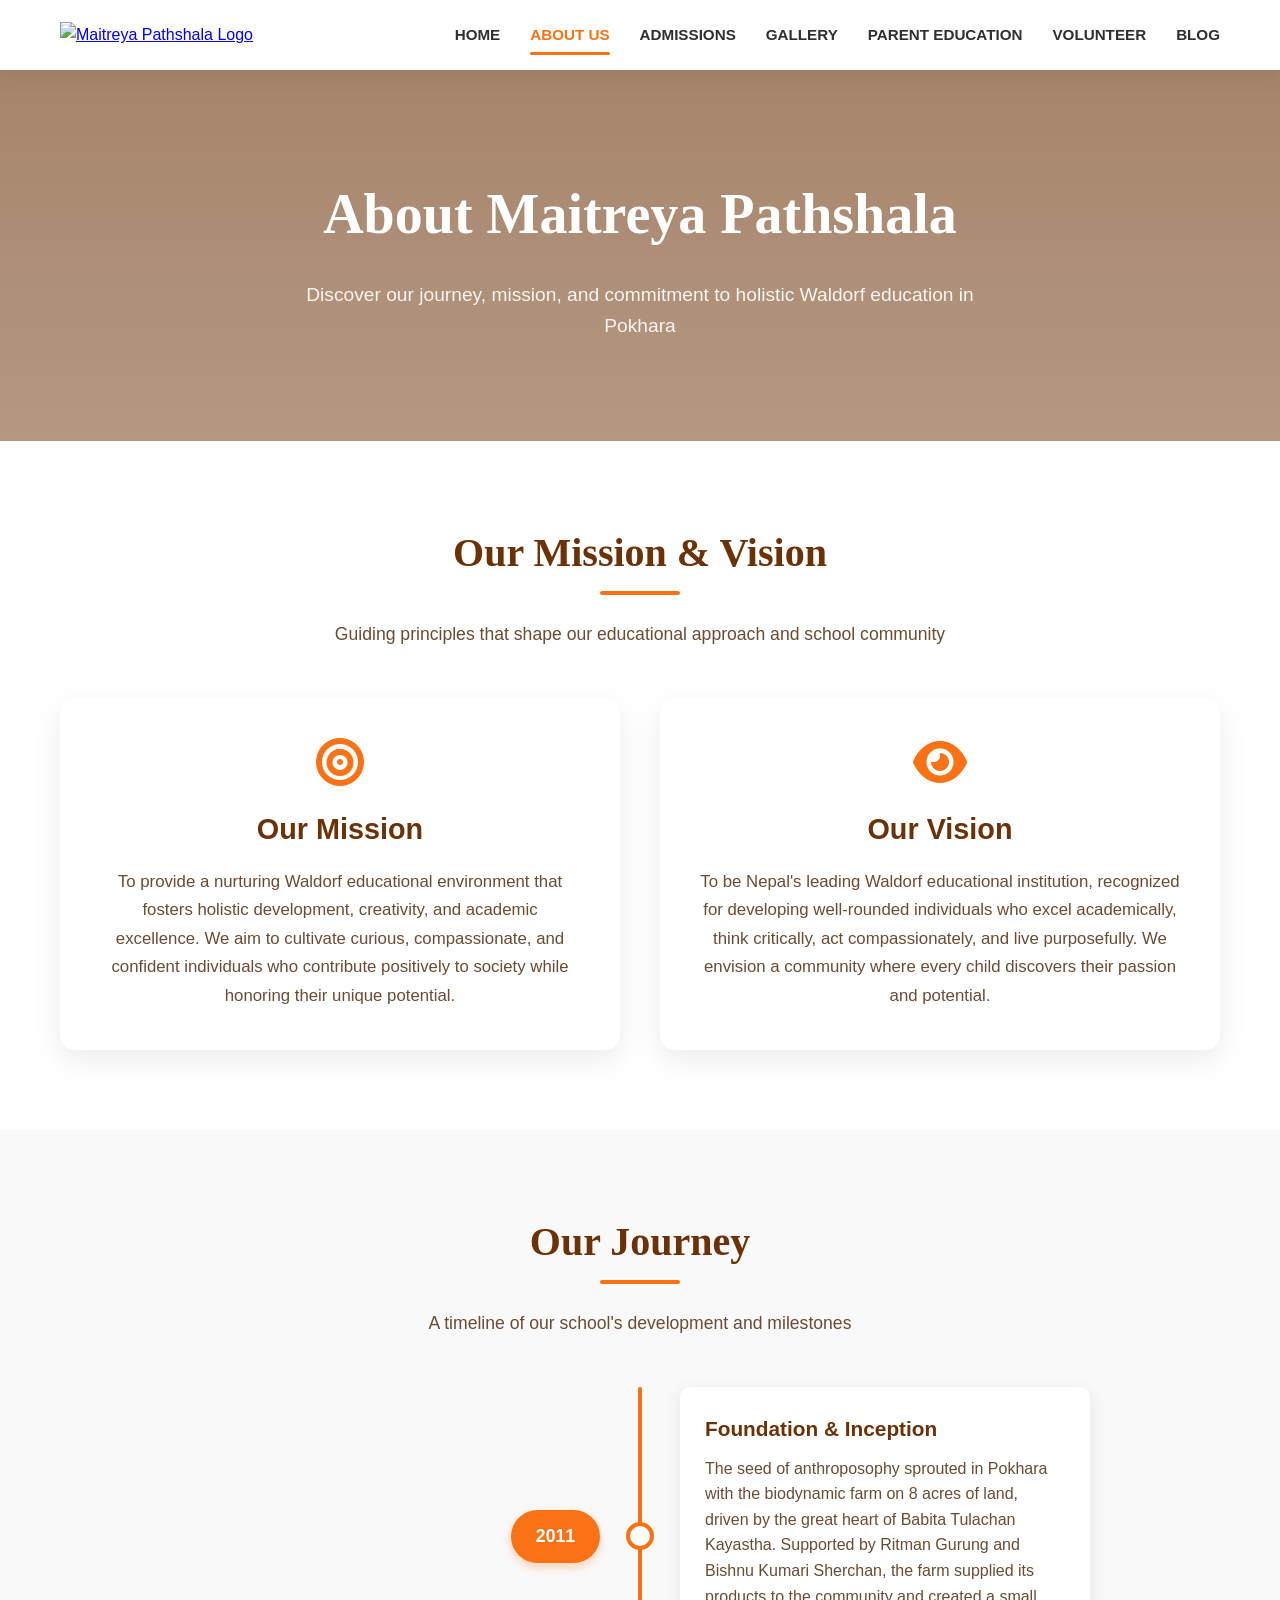
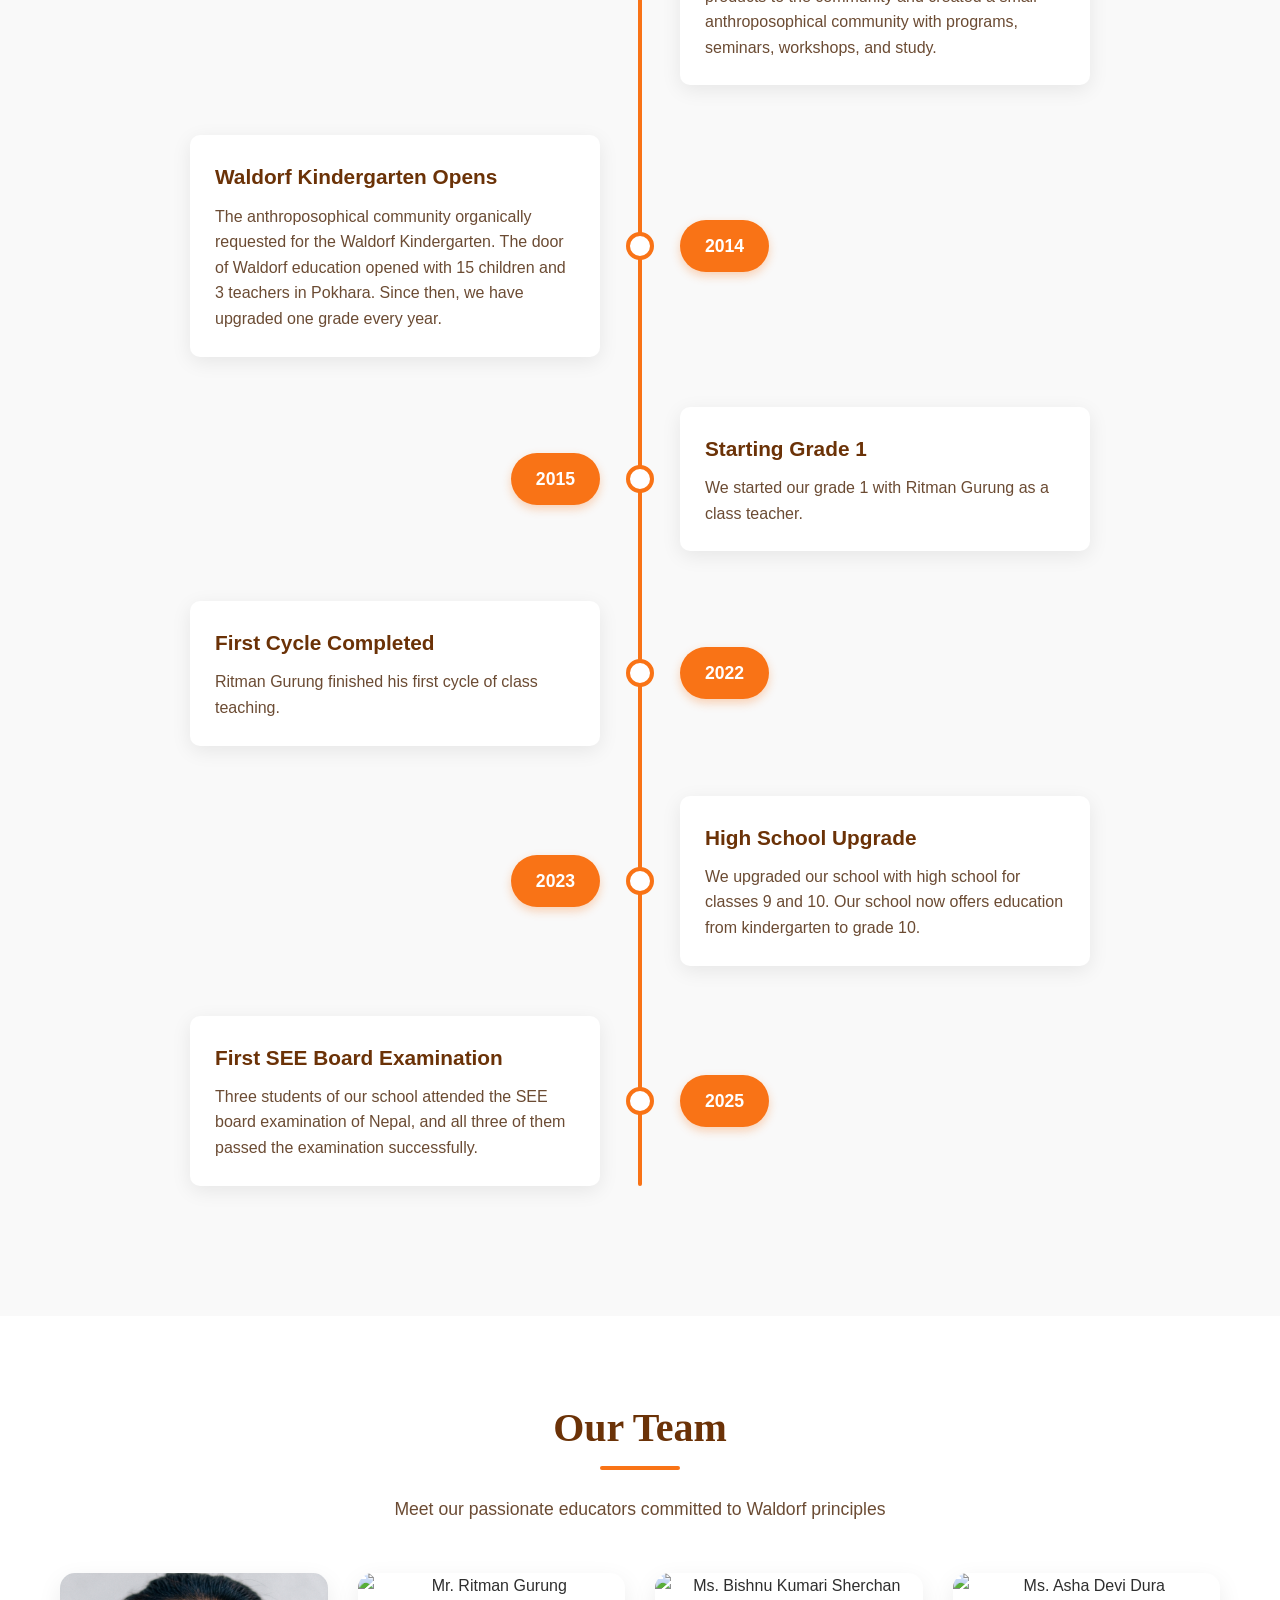
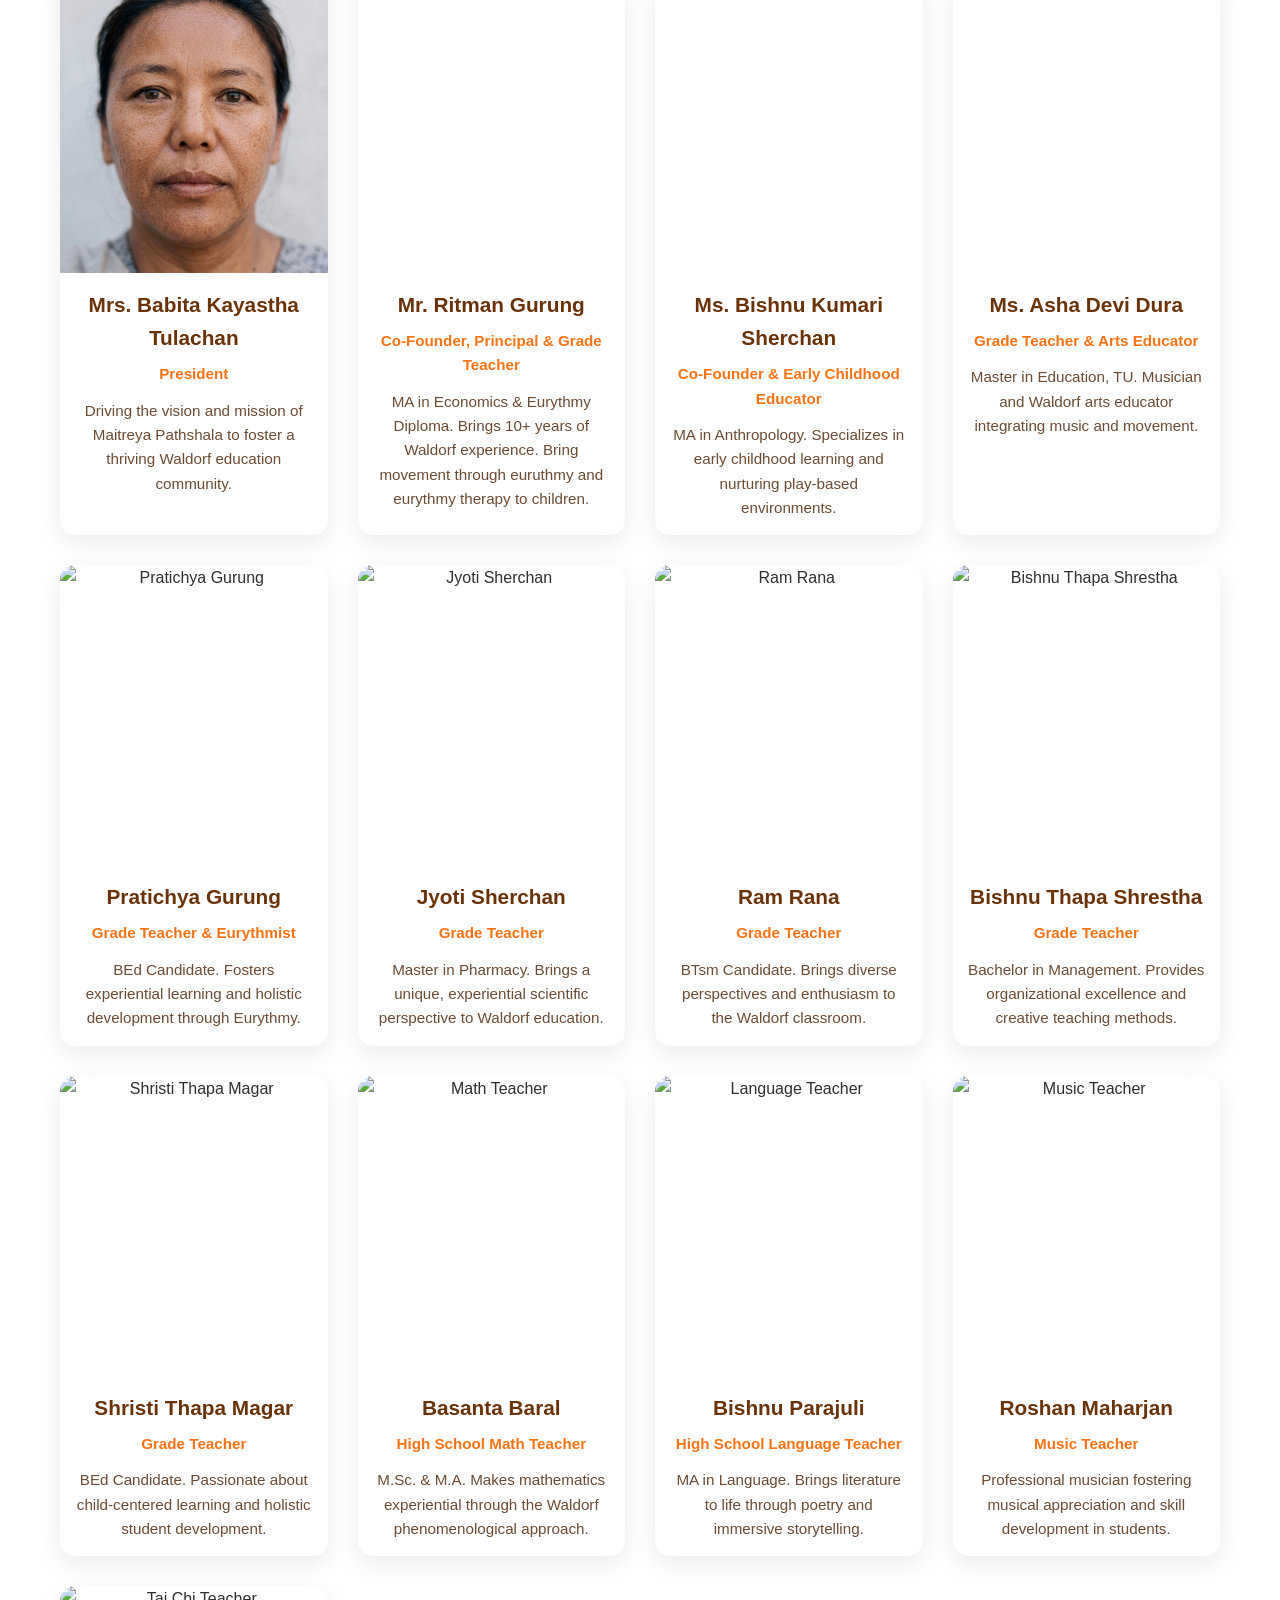
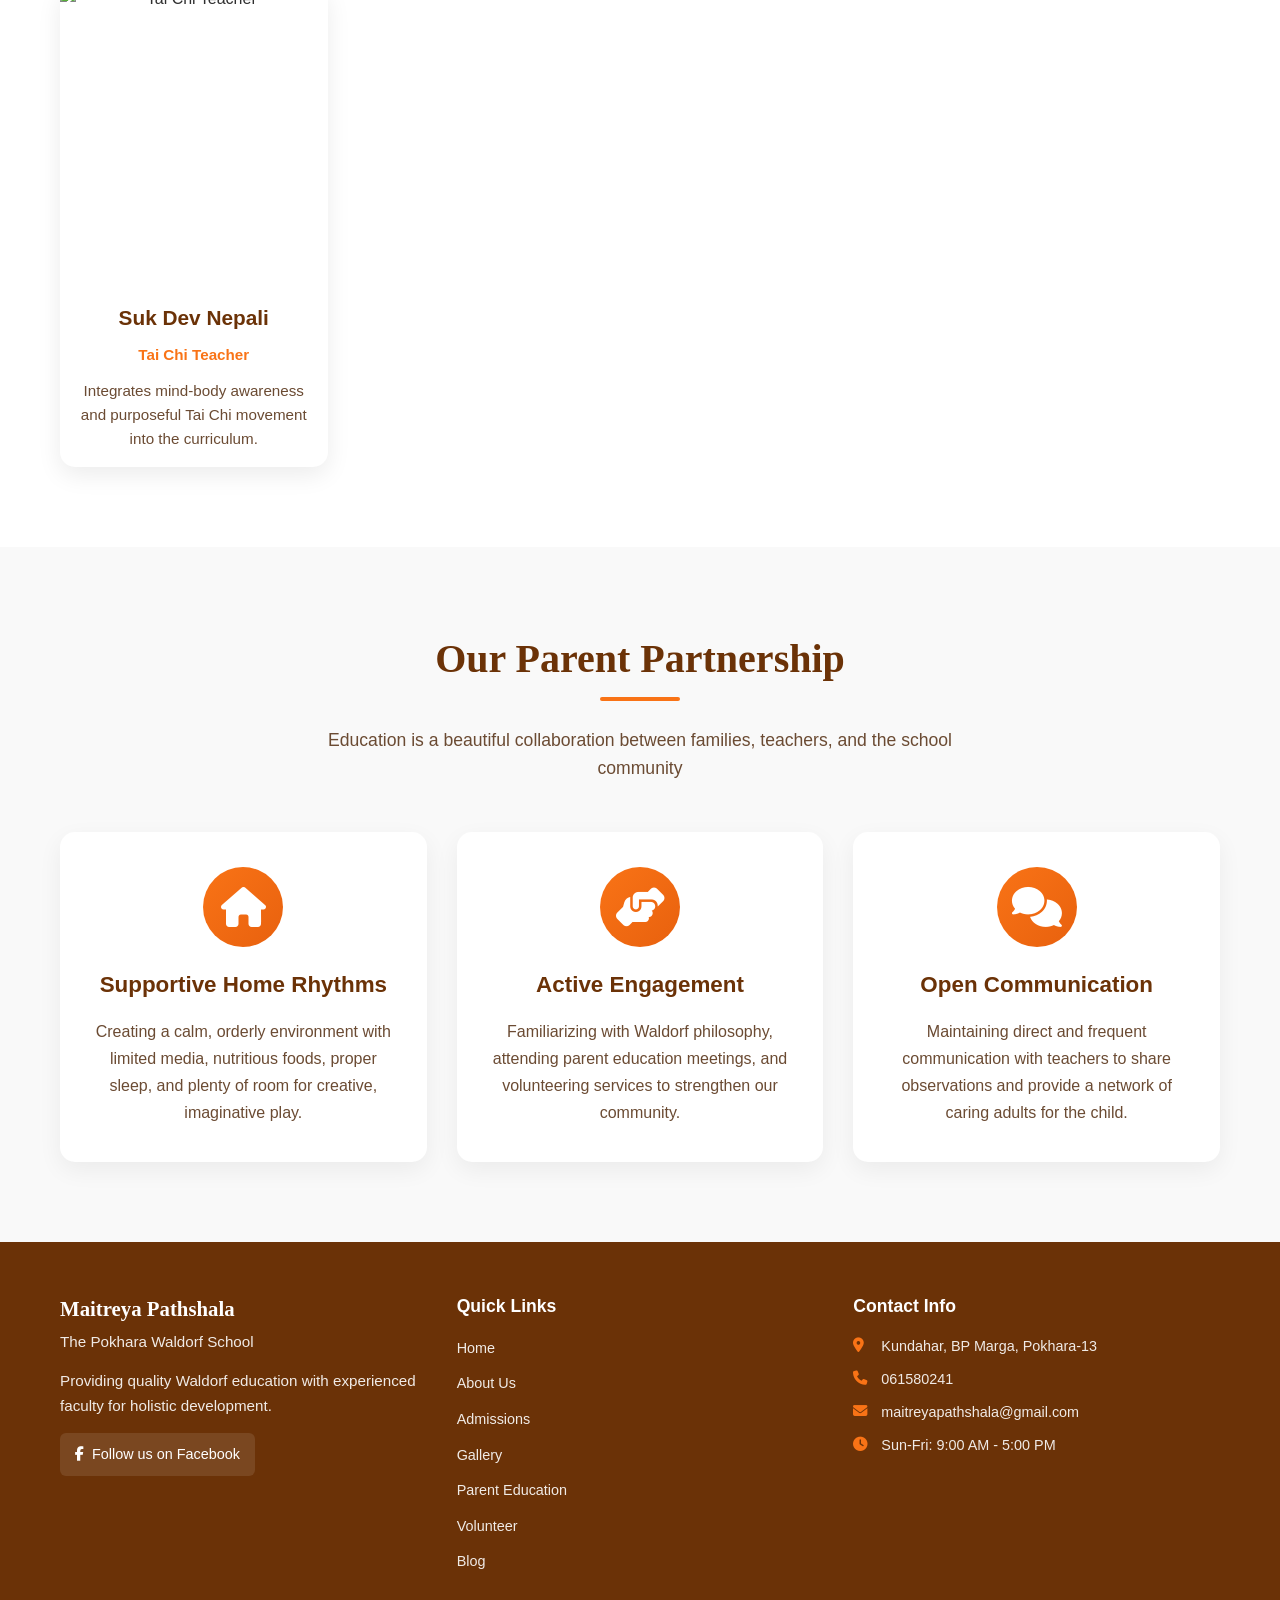
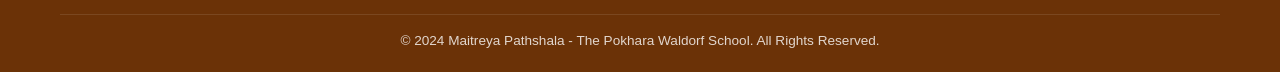
==== about/index.html @ ba3ba75c "Comprehensive SEO & Performance Optimization: Search Console verification, meta tags, JSON-LD, lazy " ====
<!DOCTYPE html>
<html lang="en">
<head>
    <meta charset="UTF-8" />
    <meta name="viewport" content="width=device-width, initial-scale=1.0" />
    <title>About Us | Maitreya Pathshala - The Pokhara Waldorf School</title>
    <meta name="description" content="Learn about the history, mission, and vision of Maitreya Pathshala, the premier Waldorf school in Pokhara, Nepal. Meet our experienced faculty and discover our journey.">
    <meta name="keywords" content="About Maitreya Pathshala, Waldorf School history, Pokhara school mission, Nepal Waldorf faculty">
    <meta name="author" content="Maitreya Pathshala">
    <link rel="canonical" href="https://www.maitreyapathshala.edu.np/about/" />
    
    <!-- Fonts -->
    <link href="https://fonts.googleapis.com/css2?family=Lanchitas&display=swap" rel="stylesheet">
    <link href="https://api.fontshare.com/v2/css?f[]=satoshi@400,500,600,700&display=swap" rel="stylesheet">
    <link rel="stylesheet" href="https://cdnjs.cloudflare.com/ajax/libs/font-awesome/6.4.0/css/all.min.css">
    <link rel="icon" href="/assets/favicon.png" type="image/png">
    <link rel="stylesheet" href="/style.css" />
    <style>
        /* About Page Specific Styles */
        .about-hero {
            background: linear-gradient(rgba(107, 50, 7, 0.6), rgba(107, 50, 7, 0.5)), url('/assets/8.png');
            background-size: cover;
            background-position: center;
            color: white;
            text-align: center;
            padding: 100px 0;
        }
        
        .about-hero h1 {
            font-family: 'Lanchitas', cursive;
            font-size: 3.5rem;
            margin-bottom: 20px;
        }
        
        .about-hero p {
            font-size: 1.2rem;
            max-width: 700px;
            margin: 0 auto;
            opacity: 0.9;
        }
        
        /* About Content Sections */
        .about-section {
            padding: 80px 0;
        }
        
        .about-section:nth-child(even) {
            background: #f9f9f9;
        }
        
        .about-section:nth-child(odd) {
            background: white;
        }
        
        .section-content {
            max-width: 1200px;
            margin: 0 auto;
            padding: 0 20px;
        }
        
        .section-header {
            text-align: center;
            margin-bottom: 50px;
        }
        
        .section-header h2 {
            font-family: 'Lanchitas', cursive;
            font-size: 2.5rem;
            color: var(--secondary);
            margin-bottom: 15px;
            position: relative;
            display: inline-block;
        }
        
        .section-header h2::after {
            content: '';
            position: absolute;
            bottom: -10px;
            left: 50%;
            transform: translateX(-50%);
            width: 80px;
            height: 4px;
            background: var(--primary);
            border-radius: 2px;
        }
        
        .section-header p {
            color: var(--gray);
            font-size: 1.1rem;
            max-width: 700px;
            margin: 20px auto 0;
            line-height: 1.6;
        }
        
        /* Mission Vision Section */
        .mission-vision-grid {
            display: grid;
            grid-template-columns: repeat(2, 1fr);
            gap: 40px;
            margin-top: 40px;
        }
        
        .mission-card, .vision-card {
            background: white;
            padding: 40px;
            border-radius: 15px;
            box-shadow: 0 10px 30px rgba(0, 0, 0, 0.08);
            text-align: center;
            transition: transform 0.3s;
        }
        
        .mission-card:hover, .vision-card:hover {
            transform: translateY(-10px);
        }
        
        .mission-card i, .vision-card i {
            font-size: 3rem;
            color: var(--primary);
            margin-bottom: 20px;
        }
        
        .mission-card h3, .vision-card h3 {
            color: var(--secondary);
            font-size: 1.8rem;
            margin-bottom: 15px;
        }
        
        .mission-card p, .vision-card p {
            color: var(--gray);
            line-height: 1.7;
            font-size: 1.05rem;
        }
        
        /* History Section */
        .history-timeline {
            max-width: 900px;
            margin: 50px auto 0;
            position: relative;
        }
        
        .history-timeline::before {
            content: '';
            position: absolute;
            left: 50%;
            transform: translateX(-50%);
            width: 4px;
            height: 100%;
            background: var(--primary);
            border-radius: 2px;
        }
        
        .timeline-item {
            display: grid;
            grid-template-columns: 1fr 1fr;
            column-gap: 80px;
            align-items: center;
            margin-bottom: 50px;
            position: relative;
        }
        
        .timeline-item::after { 
            content: '';
            position: absolute;
            left: 50%;
            top: 50%;
            transform: translate(-50%, -50%);
            width: 20px;
            height: 20px;
            border-radius: 50%;
            background: white;
            border: 4px solid var(--primary);
            z-index: 2;
        }
        
        .timeline-year {
            grid-column: 1;
            justify-self: end;
            background: var(--primary);
            color: white;
            padding: 12px 25px;
            border-radius: 30px;
            font-weight: 700;
            font-size: 1.1rem;
            text-align: center;
            box-shadow: 0 4px 10px rgba(249, 115, 22, 0.3);
            z-index: 2;
        }
        
        .timeline-content {
            grid-column: 2;
            background: white;
            padding: 25px;
            border-radius: 10px;
            box-shadow: 0 5px 20px rgba(0, 0, 0, 0.08);
            position: relative;
            z-index: 1;
        }
        
        .timeline-item:nth-child(even) .timeline-year {
            grid-column: 2;
            justify-self: start;
            grid-row: 1;
        }
        
        .timeline-item:nth-child(even) .timeline-content {
            grid-column: 1;
            grid-row: 1;
        }
        
        .timeline-content h4 {
            color: var(--secondary);
            font-size: 1.3rem;
            margin-bottom: 10px;
        }
        
        .timeline-content p {
            color: var(--gray);
            line-height: 1.6;
        }
        
        /* Team Section */
        .team-grid {
            display: grid;
            grid-template-columns: repeat(auto-fill, minmax(220px, 1fr));
            gap: 30px;
            margin-top: 50px;
        }
        
        .team-member {
            background: white;
            border-radius: 15px;
            overflow: hidden;
            box-shadow: 0 8px 25px rgba(0, 0, 0, 0.08);
            transition: transform 0.3s;
            text-align: center;
        }
        
        .team-member:hover {
            transform: translateY(-10px);
        }
        
        .member-image {
            width: 100%;
            overflow: hidden;
        }
        
        .member-image img {
            width: 100%;
            height: auto;
            display: block;
            transition: transform 0.5s;
        }
        
        .team-member:hover .member-image img {
            transform: scale(1.05);
        }
        
        .member-info {
            padding: 15px;
        }
        
        .member-info h4 {
            color: var(--secondary);
            font-size: 1.3rem;
            margin-bottom: 8px;
        }
        
        .member-info .position {
            color: var(--primary);
            font-weight: 600;
            margin-bottom: 12px;
            font-size: 0.95rem;
        }
        
        .member-info p {
            color: var(--gray);
            font-size: 0.95rem;
            line-height: 1.6;
        }
        
        /* Values Section */
        .values-grid {
            display: grid;
            grid-template-columns: repeat(auto-fill, minmax(300px, 1fr));
            gap: 30px;
            margin-top: 50px;
        }
        
        .value-card {
            background: white;
            padding: 35px 30px;
            border-radius: 15px;
            box-shadow: 0 8px 25px rgba(0, 0, 0, 0.06);
            text-align: center;
            transition: all 0.3s;
        }
        
        .value-card:hover {
            transform: translateY(-8px);
            box-shadow: 0 15px 35px rgba(0, 0, 0, 0.1);
        }
        
        .value-icon {
            width: 80px;
            height: 80px;
            background: linear-gradient(135deg, var(--primary), var(--primary-dark));
            border-radius: 50%;
            display: flex;
            align-items: center;
            justify-content: center;
            margin: 0 auto 20px;
        }
        
        .value-icon i {
            font-size: 2.5rem;
            color: white;
        }
        
        .value-card h4 {
            color: var(--secondary);
            font-size: 1.4rem;
            margin-bottom: 15px;
        }
        
        .value-card p {
            color: var(--gray);
            line-height: 1.7;
            font-size: 1rem;
        }
        
        /* Campus Section */
        .campus-gallery {
            display: grid;
            grid-template-columns: repeat(auto-fill, minmax(300px, 1fr));
            gap: 25px;
            margin-top: 50px;
        }
        
        .campus-image {
            border-radius: 15px;
            overflow: hidden;
            box-shadow: 0 8px 25px rgba(0, 0, 0, 0.08);
            height: 250px;
            position: relative;
        }
        
        .campus-image img {
            width: 100%;
            height: 100%;
            object-fit: cover;
            transition: transform 0.5s;
        }
        
        .campus-image:hover img {
            transform: scale(1.05);
        }
        
        .campus-overlay {
            position: absolute;
            bottom: 0;
            left: 0;
            right: 0;
            background: linear-gradient(transparent, rgba(0, 0, 0, 0.7));
            color: white;
            padding: 20px;
            opacity: 0;
            transition: opacity 0.3s;
        }
        
        .campus-image:hover .campus-overlay {
            opacity: 1;
        }
        
        .campus-overlay h4 {
            font-size: 1.2rem;
            margin-bottom: 5px;
        }
        
        /* Responsive Styles for About Page */
        @media (max-width: 1024px) {
            .mission-vision-grid {
                grid-template-columns: 1fr;
                gap: 30px;
            }
            
            .history-timeline::before {
                left: 30px;
            }
            
            .timeline-item {
                display: flex;
                flex-direction: column !important;
                align-items: flex-start;
                margin-left: 60px;
                margin-bottom: 40px;
            }
            
            .timeline-item::after {
                left: -30px;
                top: 25px;
                transform: translate(-50%, -50%);
            }
            
            .timeline-year {
                margin-bottom: 15px;
                justify-self: start !important;
                align-self: flex-start;
            }
            
            .timeline-content {
                width: 100%;
            }
            
            .timeline-item:nth-child(even) .timeline-year,
            .timeline-item:nth-child(even) .timeline-content {
                align-self: flex-start;
            }
        }
        
        @media (max-width: 768px) {
            .about-hero {
                padding: 80px 0;
            }
            
            .about-hero h1 {
                font-size: 2.5rem;
            }
            
            .about-section {
                padding: 60px 0;
            }
            
            .section-header h2 {
                font-size: 2rem;
            }
            
            .mission-card, .vision-card {
                padding: 30px 25px;
            }
            
            .team-grid, .values-grid, .campus-gallery {
                grid-template-columns: repeat(auto-fill, minmax(250px, 1fr));
                gap: 20px;
            }
            
            .history-timeline::before {
                left: 20px;
            }
            
            .timeline-item {
                margin-bottom: 30px;
                margin-left: 45px;
            }
            
            .timeline-item::after {
                left: -25px;
            }
            
            .timeline-year {
                font-size: 1rem;
                padding: 10px 20px;
            }
            
            .timeline-content {
                padding: 20px;
            }
        }
        
        @media (max-width: 480px) {
            .about-hero h1 {
                font-size: 2rem;
            }
            
            .about-hero p {
                font-size: 1rem;
                padding: 0 15px;
            }
            
            .section-header h2 {
                font-size: 1.8rem;
            }
            
            .team-grid, .values-grid, .campus-gallery {
                grid-template-columns: 1fr;
            }
            
            /* Hide the teacher description on mobile */
            .team-member .member-info p {
                display: none;
            }
            
            .mission-card h3, .vision-card h3 {
                font-size: 1.5rem;
            }
            
            .value-card {
                padding: 25px 20px;
            }
            
            .value-icon {
                width: 70px;
                height: 70px;
            }
            
            .value-icon i {
                font-size: 2rem;
            }
        }

        /* Constrain image height on all breakpoints so faces don't get super zoomed */
        .member-image {
            height: 300px; /* Force a consistent height */
        }
        .member-image img {
            height: 100% !important;
            object-fit: cover; /* Important to keep the image centered and cropped nicely */
        }
    </style>
</head>
<body>
    <!-- NAVBAR -->
    <header class="navbar">
        <div class="container">
            <div class="logo">
                <a href="/">
                    <img src="/assets/logo.png" alt="Maitreya Pathshala Logo" class="logo-img" loading="lazy">
                </a>
            </div>

            <!-- Desktop Navigation -->
            <nav class="desktop-nav">
                <a href="/">HOME</a>
                <a href="/about/" class="active">ABOUT US</a>
                <a href="/admissions/">ADMISSIONS</a>
                <a href="/gallery/">GALLERY</a>
                <a href="/parent-education/">PARENT EDUCATION</a>
                <a href="/volunteer/">VOLUNTEER</a>
                <a href="/blog/">BLOG</a>
            </nav>

            <!-- Mobile Navigation Toggle -->
            <button class="mobile-nav-toggle">
                <i class="fas fa-bars"></i>
            </button>

            <!-- Mobile Menu -->
            <div class="mobile-menu">
                <nav class="mobile-nav">
                    <a href="/">HOME</a>
                    <a href="/about/" class="active">ABOUT US</a>
                    <a href="/admissions/">ADMISSIONS</a>
                    <a href="/gallery/">GALLERY</a>
                    <a href="/parent-education/">PARENT EDUCATION</a>
                    <a href="/volunteer/">VOLUNTEER</a>
                    <a href="/blog/">BLOG</a>
                </nav>
            </div>
        </div>
    </header>

    <!-- ABOUT HERO -->
    <section class="about-hero">
        <div class="container">
            <h1>About Maitreya Pathshala</h1>
            <p>Discover our journey, mission, and commitment to holistic Waldorf education in Pokhara</p>
        </div>
    </section>

    <!-- MISSION & VISION SECTION -->
    <section class="about-section">
        <div class="section-content">
            <div class="section-header">
                <h2>Our Mission & Vision</h2>
                <p>Guiding principles that shape our educational approach and school community</p>
            </div>
            
            <div class="mission-vision-grid">
                <div class="mission-card">
                    <i class="fas fa-bullseye"></i>
                    <h3>Our Mission</h3>
                    <p>To provide a nurturing Waldorf educational environment that fosters holistic development, creativity, and academic excellence. We aim to cultivate curious, compassionate, and confident individuals who contribute positively to society while honoring their unique potential.</p>
                </div>
                
                <div class="vision-card">
                    <i class="fas fa-eye"></i>
                    <h3>Our Vision</h3>
                    <p>To be Nepal's leading Waldorf educational institution, recognized for developing well-rounded individuals who excel academically, think critically, act compassionately, and live purposefully. We envision a community where every child discovers their passion and potential.</p>
                </div>
            </div>
        </div>
    </section>

    <!-- OUR HISTORY SECTION -->
    <section class="about-section">
        <div class="section-content">
            <div class="section-header">
                <h2>Our Journey</h2>
                <p>A timeline of our school's development and milestones</p>
            </div>
            
            <div class="history-timeline">
                <div class="timeline-item">
                    <div class="timeline-year">2011</div>
                    <div class="timeline-content">
                        <h4>Foundation & Inception</h4>
                        <p>The seed of anthroposophy sprouted in Pokhara with the biodynamic farm on 8 acres of land, driven by the great heart of Babita Tulachan Kayastha. Supported by Ritman Gurung and Bishnu Kumari Sherchan, the farm supplied its products to the community and created a small anthroposophical community with programs, seminars, workshops, and study.</p>
                    </div>
                </div>
                
                <div class="timeline-item">
                    <div class="timeline-year">2014</div>
                    <div class="timeline-content">
                        <h4>Waldorf Kindergarten Opens</h4>
                        <p>The anthroposophical community organically requested for the Waldorf Kindergarten. The door of Waldorf education opened with 15 children and 3 teachers in Pokhara. Since then, we have upgraded one grade every year.</p>
                    </div>
                </div>
                
                <div class="timeline-item">
                    <div class="timeline-year">2015</div>
                    <div class="timeline-content">
                        <h4>Starting Grade 1</h4>
                        <p>We started our grade 1 with Ritman Gurung as a class teacher.</p>
                    </div>
                </div>
                
                <div class="timeline-item">
                    <div class="timeline-year">2022</div>
                    <div class="timeline-content">
                        <h4>First Cycle Completed</h4>
                        <p>Ritman Gurung finished his first cycle of class teaching.</p>
                    </div>
                </div>
                
                <div class="timeline-item">
                    <div class="timeline-year">2023</div>
                    <div class="timeline-content">
                        <h4>High School Upgrade</h4>
                        <p>We upgraded our school with high school for classes 9 and 10. Our school now offers education from kindergarten to grade 10.</p>
                    </div>
                </div>
                
                <div class="timeline-item">
                    <div class="timeline-year">2025</div>
                    <div class="timeline-content">
                        <h4>First SEE Board Examination</h4>
                        <p>Three students of our school attended the SEE board examination of Nepal, and all three of them passed the examination successfully.</p>
                    </div>
                </div>
            </div>
        </div>
    </section>
        
    <!-- FACULTY TEAM SECTION -->
    <section class="about-section">
        <div class="section-content">
            <div class="section-header">
                <h2>Our Team</h2>
                <p>Meet our passionate educators committed to Waldorf principles</p>
            </div>
            
            <div class="team-grid">
                <div class="team-member">
                    <div class="member-image">
                        <img src="/assets/Babita.png" alt="Mrs. Babita Kayastha Tulachan" loading="lazy">
                    </div>
                    <div class="member-info">
                        <h4>Mrs. Babita Kayastha Tulachan</h4>
                        <div class="position">President</div>
                        <p>Driving the vision and mission of Maitreya Pathshala to foster a thriving Waldorf education community.</p>
                    </div>
                </div>
                
                <div class="team-member">
                    <div class="member-image">
                        <img src="/assets/reet.png" alt="Mr. Ritman Gurung" loading="lazy">
                    </div>
                    <div class="member-info">
                        <h4>Mr. Ritman Gurung</h4>
                        <div class="position">Co-Founder, Principal & Grade Teacher</div>
                        <p>MA in Economics & Eurythmy Diploma. Brings 10+ years of Waldorf experience. Bring movement through euruthmy and eurythmy therapy to children.</p>
                    </div>
                </div>
                
                <div class="team-member">
                    <div class="member-image">
                        <img src="/assets/bishnu.png" alt="Ms. Bishnu Kumari Sherchan" loading="lazy">
                    </div>
                    <div class="member-info">
                        <h4>Ms. Bishnu Kumari Sherchan</h4>
                        <div class="position">Co-Founder & Early Childhood Educator</div>
                        <p>MA in Anthropology. Specializes in early childhood learning and nurturing play-based environments.</p>
                    </div>
                </div>
                
                <div class="team-member">
                    <div class="member-image">
                        <img src="/assets/aasha.png" alt="Ms. Asha Devi Dura" loading="lazy">
                    </div>
                    <div class="member-info">
                        <h4>Ms. Asha Devi Dura</h4>
                        <div class="position">Grade Teacher & Arts Educator</div>
                        <p>Master in Education, TU. Musician and Waldorf arts educator integrating music and movement.</p>
                    </div>
                </div>
                
                <div class="team-member">
                    <div class="member-image">
                        <img src="/assets/pratichhya.png" alt="Pratichya Gurung" loading="lazy">
                    </div>
                    <div class="member-info">
                        <h4>Pratichya Gurung</h4>
                        <div class="position">Grade Teacher & Eurythmist</div>
                        <p>BEd Candidate. Fosters experiential learning and holistic development through Eurythmy.</p>
                    </div>
                </div>

                <div class="team-member">
                    <div class="member-image">
                        <img src="/assets/jyoti.png" alt="Jyoti Sherchan" loading="lazy">
                    </div>
                    <div class="member-info">
                        <h4>Jyoti Sherchan</h4>
                        <div class="position">Grade Teacher</div>
                        <p>Master in Pharmacy. Brings a unique, experiential scientific perspective to Waldorf education.</p>
                    </div>
                </div>

                <div class="team-member">
                    <div class="member-image">
                        <img src="/assets/ram rana.jpeg" alt="Ram Rana" loading="lazy">
                    </div>
                    <div class="member-info">
                        <h4>Ram Rana</h4>
                        <div class="position">Grade Teacher</div>
                        <p>BTsm Candidate. Brings diverse perspectives and enthusiasm to the Waldorf classroom.</p>
                    </div>
                </div>

                <div class="team-member">
                    <div class="member-image">
                        <img src="/assets/Bishnu Shrestha.png" alt="Bishnu Thapa Shrestha" loading="lazy">
                    </div>
                    <div class="member-info">
                        <h4>Bishnu Thapa Shrestha</h4>
                        <div class="position">Grade Teacher</div>
                        <p>Bachelor in Management. Provides organizational excellence and creative teaching methods.</p>
                    </div>
                </div>

                <div class="team-member">
                    <div class="member-image">
                        <img src="/assets/Shristi.png" alt="Shristi Thapa Magar" loading="lazy">
                    </div>
                    <div class="member-info">
                        <h4>Shristi Thapa Magar</h4>
                        <div class="position">Grade Teacher</div>
                        <p>BEd Candidate. Passionate about child-centered learning and holistic student development.</p>
                    </div>
                </div>

                <div class="team-member">
                    <div class="member-image">
                        <img src="/assets/basanta.png" alt="Math Teacher" loading="lazy">
                    </div>
                    <div class="member-info">
                        <h4>Basanta Baral</h4>
                        <div class="position">High School Math Teacher</div>
                        <p>M.Sc. & M.A. Makes mathematics experiential through the Waldorf phenomenological approach.</p>
                    </div>
                </div>

                <div class="team-member">
                    <div class="member-image">
                        <img src="/assets/BIshnu copy.png" alt="Language Teacher" loading="lazy">
                    </div>
                    <div class="member-info">
                        <h4>Bishnu Parajuli</h4>
                        <div class="position">High School Language Teacher</div>
                        <p>MA in Language. Brings literature to life through poetry and immersive storytelling.</p>
                    </div>
                </div>

                <div class="team-member">
                    <div class="member-image">
                        <img src="/assets/roshan.png" alt="Music Teacher" loading="lazy">
                    </div>
                    <div class="member-info">
                        <h4>Roshan Maharjan</h4>
                        <div class="position">Music Teacher</div>
                        <p>Professional musician fostering musical appreciation and skill development in students.</p>
                    </div>
                </div>

                <div class="team-member">
                    <div class="member-image">
                        <img src="/assets/sukdev.png" alt="Tai Chi Teacher" loading="lazy">
                    </div>
                    <div class="member-info">
                        <h4>Suk Dev Nepali</h4>
                        <div class="position">Tai Chi Teacher</div>
                        <p>Integrates mind-body awareness and purposeful Tai Chi movement into the curriculum.</p>
                    </div>
                </div>
            </div>
        </div>
    </section>


    <!-- PARENT PARTNERSHIP SECTION -->
    <section class="about-section">
        <div class="section-content">
            <div class="section-header">
                <h2>Our Parent Partnership</h2>
                <p>Education is a beautiful collaboration between families, teachers, and the school community</p>
            </div>
            
            <div class="values-grid">
                <div class="value-card">
                    <div class="value-icon">
                        <i class="fas fa-home"></i>
                    </div>
                    <h4>Supportive Home Rhythms</h4>
                    <p>Creating a calm, orderly environment with limited media, nutritious foods, proper sleep, and plenty of room for creative, imaginative play.</p>
                </div>
                
                <div class="value-card">
                    <div class="value-icon">
                        <i class="fas fa-hands-helping"></i>
                    </div>
                    <h4>Active Engagement</h4>
                    <p>Familiarizing with Waldorf philosophy, attending parent education meetings, and volunteering services to strengthen our community.</p>
                </div>
                
                <div class="value-card">
                    <div class="value-icon">
                        <i class="fas fa-comments"></i>
                    </div>
                    <h4>Open Communication</h4>
                    <p>Maintaining direct and frequent communication with teachers to share observations and provide a network of caring adults for the child.</p>
                </div>
            </div>
        </div>
    </section>

    <!-- FOOTER -->
    <footer>
        <div class="container">
            <div class="footer-grid">
                <div class="footer-col">
                    <div class="footer-logo">
                        <h3>Maitreya Pathshala</h3>
                        <p>The Pokhara Waldorf School</p>
                    </div>
                    <p>Providing quality Waldorf education with experienced faculty for holistic development.</p>
                    <div class="footer-social">
                        <a href="https://www.facebook.com/maitreyapathshala" target="_blank">
                            <i class="fab fa-facebook-f"></i> Follow us on Facebook
                        </a>
                    </div>
                </div>
                
                <div class="footer-col">
                    <h4>Quick Links</h4>
                    <ul>
                        <li><a href="/">Home</a></li>
                        <li><a href="/about/">About Us</a></li>
                        <li><a href="/admissions/">Admissions</a></li>
                        <li><a href="/gallery/">Gallery</a></li>
                        <li><a href="/parent-education/">Parent Education</a></li>
                        <li><a href="/volunteer/">Volunteer</a></li>
                        <li><a href="/blog/">Blog</a></li>
                    </ul>
                </div>
                
                <div class="footer-col">
                    <h4>Contact Info</h4>
                    <ul class="contact-info">
                        <li><i class="fas fa-map-marker-alt"></i> <span>Kundahar, BP Marga, Pokhara-13</span></li>
                        <li><i class="fas fa-phone"></i> <span>061580241</span></li>
                        <li><i class="fas fa-envelope"></i> <span>maitreyapathshala@gmail.com</span></li>
                        <li><i class="fas fa-clock"></i> <span>Sun-Fri: 9:00 AM - 5:00 PM</span></li>
                    </ul>
                </div>
            </div>
            
            <div class="footer-bottom">
                <p>&copy; 2024 Maitreya Pathshala - The Pokhara Waldorf School. All Rights Reserved.</p>
            </div>
        </div>
    </footer>

    <!-- SCROLL TO TOP -->
    <button class="scroll-top">
        <i class="fas fa-chevron-up"></i>
    </button>

    <script src="/script.js"></script>
</body>
</html>
---- style.css ----
/* RESET & BASE */
* {
    margin: 0;
    padding: 0;
    box-sizing: border-box;
}

:root {
    --primary: #f97316;
    --primary-dark: #e8610e;
    --secondary: #6b3207;
    --light: #fff9f5;
    --dark: #4a2b17;
    --text: #2f2f2f;
    --gray: #6b4b33;
    --light-gray: #f5f5f5;
}

body {
    font-family: 'Satoshi', sans-serif;
    background: #ffffff;
    color: var(--text);
    line-height: 1.6;
    overflow-x: hidden;
}

/* Accessibility */
.visually-hidden {
    position: absolute;
    width: 1px;
    height: 1px;
    padding: 0;
    margin: -1px;
    overflow: hidden;
    clip: rect(0, 0, 0, 0);
    white-space: nowrap;
    border: 0;
}

.cta {
    text-decoration: none;
}

/* Add hover effects to all buttons */
.cta, .filter-btn, .load-more-btn, .fb-follow-btn, .read-more, .footer-social a {
    transition: all 0.3s ease;
}

.cta:hover, .filter-btn:hover, .load-more-btn:hover {
    transform: translateY(-3px);
    box-shadow: 0 10px 20px rgba(249, 115, 22, 0.3);
}

.container {
    max-width: 1200px;
    margin: 0 auto;
    padding: 0 20px;
}

/* NAVBAR */
.navbar {
    background: white;
    box-shadow: 0 4px 20px rgba(0, 0, 0, 0.08);
    position: sticky;
    top: 0;
    z-index: 1000;
}

.navbar .container {
    display: flex;
    justify-content: space-between;
    align-items: center;
    padding: 15px 20px;
    position: relative;
}

.logo {
    display: flex;
    align-items: center;
    gap: 15px;
    z-index: 1002;
}

.logo-img {
    width: 160px;
    height: auto;
}

.logo-text h1 {
    font-family: 'Lanchitas', cursive;
    font-size: 1.8rem;
    color: var(--secondary);
    line-height: 1.2;
}

.logo-text p {
    font-size: 0.85rem;
    color: var(--gray);
}

/* Desktop Navigation */
.desktop-nav {
    display: flex;
    gap: 30px;
}

.desktop-nav a {
    color: var(--text);
    text-decoration: none;
    font-weight: 600;
    font-size: 0.95rem;
    padding: 8px 0;
    position: relative;
    transition: color 0.3s;
}

.desktop-nav a:hover {
    color: var(--primary);
}

.desktop-nav a.active {
    color: var(--primary);
}

.desktop-nav a.active::after {
    content: '';
    position: absolute;
    bottom: 0;
    left: 0;
    width: 100%;
    height: 3px;
    background: var(--primary);
    border-radius: 2px;
}

/* Mobile Navigation Toggle */
.mobile-nav-toggle {
    display: none;
    background: none;
    border: none;
    cursor: pointer;
    width: 40px;
    height: 40px;
    padding: 0;
    z-index: 1002;
}

.mobile-nav-toggle i {
    font-size: 1.8rem;
    color: var(--secondary);
    transition: all 0.3s ease;
}

/* Mobile Menu - FIXED: Set visibility and pointer-events */
.mobile-menu {
    position: fixed;
    top: 70px;
    right: 20px;
    background: rgba(255, 255, 255, 0.98);
    backdrop-filter: blur(10px);
    z-index: 1001;
    padding: 20px;
    flex-direction: column;
    border-radius: 15px;
    box-shadow: 0 10px 30px rgba(0, 0, 0, 0.15);
    min-width: 200px;
    opacity: 0;
    transform: translateY(-10px);
    transition: all 0.3s cubic-bezier(0.4, 0, 0.2, 1);
    visibility: hidden; /* Hide from screen and prevent interaction */
    pointer-events: none; /* Prevent clicking when hidden */
}

.mobile-menu.active {
    display: flex;
    opacity: 1;
    transform: translateY(0);
    visibility: visible; /* Show when active */
    pointer-events: auto; /* Allow clicking when active */
}

.mobile-nav {
    display: flex;
    flex-direction: column;
    gap: 12px;
    width: 100%;
}

.mobile-nav a {
    color: var(--text);
    text-decoration: none;
    font-weight: 600;
    font-size: 1rem;
    padding: 12px 15px;
    border-radius: 8px;
    transition: all 0.3s;
    text-align: left;
    pointer-events: auto; /* Ensure links are clickable when menu is active */
}

.mobile-nav a:hover,
.mobile-nav a.active {
    color: white;
    background: var(--primary);
}

/* HERO SECTION */
.hero {
    background: linear-gradient(135deg, rgba(255, 249, 245, 0.9), rgba(255, 242, 235, 0.9));
    padding: 80px 0;
    position: relative;
    overflow: hidden;
    min-height: 600px;
}

.hero-overlay {
    position: absolute;
    top: 0;
    left: 0;
    right: 0;
    bottom: 0;
    opacity: 0.05;
}

.hero .container {
    display: grid;
    grid-template-columns: 1fr 1fr;
    gap: 60px;
    align-items: center;
    position: relative;
    z-index: 2;
}

.hero-content {
    z-index: 2;
    position: relative;
}

.hero-content h1,
.hero-title {
    font-family: 'Lanchitas', cursive;
    font-size: 3.2rem;
    line-height: 1.2;
    margin-bottom: 20px;
    color: var(--secondary);
}

.highlight {
    color: var(--primary);
}

.hero-description {
    font-size: 1.1rem;
    color: var(--gray);
    margin-bottom: 30px;
    max-width: 90%;
}

.hero-buttons {
    display: flex;
    gap: 20px;
    margin-bottom: 40px;
}

.cta {
    padding: 15px 30px;
    border-radius: 50px;
    font-weight: 600;
    font-size: 1rem;
    cursor: pointer;
    transition: all 0.3s;
    border: none;
}

.cta.primary {
    background: linear-gradient(135deg, var(--primary), var(--primary-dark));
    color: white;
    box-shadow: 0 6px 20px rgba(249, 115, 22, 0.3);
}

.cta:hover {
    transform: translateY(-3px);
    box-shadow: 0 8px 25px rgba(249, 115, 22, 0.4);
}

.hero-stats {
    display: flex;
    gap: 30px;
    margin-top: 40px;
}

.stat-item {
    display: flex;
    align-items: center;
    gap: 15px;
    background: white;
    padding: 20px;
    border-radius: 15px;
    box-shadow: 0 5px 20px rgba(0, 0, 0, 0.08);
}

.stat-item i {
    font-size: 2rem;
    color: var(--primary);
}

.stat-item h3 {
    font-size: 1.8rem;
    color: var(--secondary);
}

.stat-item p {
    font-size: 0.9rem;
    color: var(--gray);
}

/* HERO IMAGE */
.hero-image-wrapper {
    position: relative;
    z-index: 2;
}

.main-image {
    position: relative;
    border-radius: 20px;
    overflow: hidden;
    box-shadow: 0 20px 40px rgba(0, 0, 0, 0.15);
}

.main-image img {
    width: 100%;
    height: 400px;
    object-fit: cover;
}

/* ILLUSTRATIONS - Desktop size */
.illus {
    position: absolute;
    z-index: 1;
    pointer-events: none;
}

.illus.books {
    top: 15%;
    right: 5%;
    width: 180px;
    opacity: 0.6;
    animation: hoverEffect 3s ease-in-out infinite;
}

@keyframes hoverEffect {
    0%, 100% { transform: translateY(0) rotate(0deg); }
    50% { transform: translateY(-15px) rotate(3deg); }
}

.illus.bag {
    bottom: 25%;
    left: 5%;
    width: 120px;
    opacity: 0.6;
    animation: bounce 2s ease-in-out infinite;
}

@keyframes bounce {
    0%, 100% { transform: translateY(0); }
    50% { transform: translateY(-15px); }
}

.illus.pencil {
    top: 20%;
    left: 8%;
    width: 140px;
    opacity: 0.6;
    animation: swing 3s ease-in-out infinite;
}

@keyframes swing {
    0%, 100% { transform: rotate(-5deg); }
    50% { transform: rotate(5deg); }
}

/* STATS SECTION */
.stats {
    padding: 80px 0;
    background: white;
}

.section-header {
    text-align: center;
    margin-bottom: 40px;
}

.section-header h2 {
    font-family: 'Lanchitas', cursive;
    font-size: 2.5rem;
    color: var(--secondary);
    margin-bottom: 15px;
}

.section-header p {
    color: var(--gray);
    font-size: 1.1rem;
    max-width: 600px;
    margin: 0 auto;
}

.stats-grid {
    display: grid;
    grid-template-columns: repeat(4, 1fr);
    gap: 20px;
}

.stat-card {
    background: white;
    padding: 30px 20px;
    border-radius: 15px;
    text-align: center;
    box-shadow: 0 5px 15px rgba(0, 0, 0, 0.05);
    transition: transform 0.3s;
    border: 1px solid rgba(249, 115, 22, 0.1);
}

.stat-card:hover {
    transform: translateY(-5px);
    box-shadow: 0 10px 20px rgba(0, 0, 0, 0.08);
}

.stat-icon {
    width: 60px;
    height: 60px;
    background: linear-gradient(135deg, var(--light), #fff);
    border-radius: 50%;
    display: flex;
    align-items: center;
    justify-content: center;
    margin: 0 auto 15px;
}

.stat-icon i {
    font-size: 1.8rem;
    color: var(--primary);
}

.stat-card h3 {
    font-size: 1.8rem;
    color: var(--secondary);
    margin-bottom: 8px;
}

.stat-card h4 {
    color: var(--primary);
    margin-bottom: 12px;
    font-size: 1.1rem;
}

.stat-card p {
    color: var(--gray);
    line-height: 1.6;
    font-size: 0.9rem;
}

/* PROGRAMS SECTION */
.programs {
    padding: 80px 0;
    background: var(--light);
}

.programs-grid {
    display: grid;
    grid-template-columns: repeat(3, 1fr);
    gap: 25px;
}

.program-card {
    background: white;
    padding: 30px 20px;
    border-radius: 15px;
    text-align: center;
    transition: all 0.3s;
    border: 2px solid transparent;
}

.program-card:hover {
    border-color: var(--primary);
    transform: translateY(-5px);
}

.program-icon {
    width: 70px;
    height: 70px;
    background: linear-gradient(135deg, var(--primary), var(--primary-dark));
    border-radius: 50%;
    display: flex;
    align-items: center;
    justify-content: center;
    margin: 0 auto 15px;
}

.program-icon i {
    font-size: 2rem;
    color: white;
}

.program-card h3 {
    color: var(--secondary);
    margin-bottom: 10px;
    font-size: 1.3rem;
}

.program-card p {
    color: var(--gray);
    font-size: 0.9rem;
    line-height: 1.5;
}

/* BLOG PAGE STYLES */
.blog-hero {
    background: linear-gradient(rgba(107, 50, 7, 0.6), rgba(107, 50, 7, 0.5)), url('assets/6.png');
    background-size: cover;
    background-position: center;
    color: white;
    text-align: center;
    padding: 100px 0;
}

.blog-hero h1 {
    font-family: 'Lanchitas', cursive;
    font-size: 3.5rem;
    margin-bottom: 20px;
}

.blog-hero p {
    font-size: 1.2rem;
    max-width: 700px;
    margin: 0 auto;
    opacity: 0.9;
}

.blog-content {
    padding: 60px 0;
    background: #f9f9f9;
}

.blog-content .container {
    display: block;
}

.featured-post {
    display: grid;
    grid-template-columns: 1fr 1fr;
    gap: 30px;
    background: white;
    border-radius: 15px;
    overflow: hidden;
    box-shadow: 0 8px 25px rgba(0, 0, 0, 0.06);
    margin-bottom: 40px;
}

.featured-image {
    position: relative;
}

.featured-image img {
    width: 100%;
    height: 100%;
    object-fit: cover;
    min-height: 300px;
}

.featured-badge {
    position: absolute;
    top: 20px;
    left: 20px;
    background: var(--primary);
    color: white;
    padding: 8px 20px;
    border-radius: 20px;
    font-weight: 600;
    font-size: 0.9rem;
}

.featured-details {
    padding: 30px;
}

.post-date {
    color: var(--gray);
    font-size: 0.9rem;
    margin-bottom: 15px;
    display: block;
}

.post-date i {
    margin-right: 8px;
}

.featured-details h2 {
    color: var(--secondary);
    font-size: 1.8rem;
    margin-bottom: 15px;
    line-height: 1.3;
}

.featured-details p {
    color: var(--text);
    margin-bottom: 20px;
    line-height: 1.7;
}

.read-more {
    color: var(--primary);
    font-weight: 600;
    text-decoration: none;
    display: inline-flex;
    align-items: center;
    gap: 8px;
    transition: gap 0.3s;
}

.read-more:hover {
    gap: 12px;
}

.blog-grid {
    display: grid;
    grid-template-columns: repeat(auto-fill, minmax(280px, 1fr));
    gap: 25px;
    margin-bottom: 40px;
}

.blog-post {
    background: white;
    border-radius: 12px;
    overflow: hidden;
    box-shadow: 0 4px 15px rgba(0, 0, 0, 0.04);
    transition: transform 0.3s;
}

.blog-post:hover {
    transform: translateY(-8px);
}

.post-image {
    height: 180px;
    overflow: hidden;
}

.post-image img {
    width: 100%;
    height: 100%;
    object-fit: cover;
    transition: transform 0.5s;
}

.blog-post:hover .post-image img {
    transform: scale(1.05);
}

.post-content {
    padding: 20px;
}

.post-content h3 {
    color: var(--secondary);
    margin: 12px 0;
    font-size: 1.2rem;
    line-height: 1.4;
}

.post-content p {
    color: var(--gray);
    margin-bottom: 15px;
    line-height: 1.6;
    font-size: 0.95rem;
}

/* SIDEBAR */
.sidebar-widget {
    background: white;
    padding: 25px;
    border-radius: 12px;
    margin-bottom: 25px;
    box-shadow: 0 4px 15px rgba(0, 0, 0, 0.04);
}

.sidebar-widget h3 {
    color: var(--secondary);
    margin-bottom: 15px;
    padding-bottom: 12px;
    border-bottom: 2px solid var(--light-gray);
    font-size: 1.3rem;
}

.recent-posts li {
    list-style: none;
    margin-bottom: 15px;
    padding-bottom: 15px;
    border-bottom: 1px solid var(--light-gray);
}

.recent-posts li:last-child {
    border-bottom: none;
    margin-bottom: 0;
}

.recent-posts a {
    color: var(--text);
    text-decoration: none;
    font-weight: 600;
    display: block;
    margin-bottom: 5px;
    transition: color 0.3s;
    font-size: 1rem;
}

.recent-posts a:hover {
    color: var(--primary);
}

.recent-posts span {
    color: var(--gray);
    font-size: 0.85rem;
}

.facebook-widget {
    text-align: center;
}

.facebook-widget p {
    color: var(--gray);
    margin-bottom: 15px;
    line-height: 1.6;
    font-size: 0.95rem;
}

.fb-follow-btn {
    display: inline-flex;
    align-items: center;
    gap: 10px;
    background: #1877f2;
    color: white;
    padding: 12px 20px;
    border-radius: 8px;
    text-decoration: none;
    font-weight: 600;
    transition: background 0.3s;
    font-size: 0.95rem;
}

.fb-follow-btn:hover {
    background: #166fe5;
}

/* FOOTER - Updated without logo image and quick links on mobile */
footer {
    background: var(--secondary);
    color: white;
    padding: 50px 0 20px;
}

.footer-grid {
    display: grid;
    grid-template-columns: repeat(3, 1fr);
    gap: 30px;
    margin-bottom: 30px;
}

.footer-logo {
    margin-bottom: 15px;
}

.footer-logo img {
    width: 70px;
    height: auto;
    margin-bottom: 10px;
    display: block; /* Will be hidden on mobile */
}

.footer-logo h3 {
    font-family: 'Lanchitas', cursive;
    font-size: 1.3rem;
    margin-bottom: 5px;
}

.footer-logo p {
    font-size: 0.85rem;
    opacity: 0.8;
}

.footer-col p {
    margin-bottom: 15px;
    opacity: 0.9;
    line-height: 1.6;
    font-size: 0.95rem;
}

.footer-social a {
    display: inline-flex;
    align-items: center;
    gap: 8px;
    color: white;
    text-decoration: none;
    background: rgba(255, 255, 255, 0.1);
    padding: 10px 15px;
    border-radius: 6px;
    transition: all 0.3s;
    font-size: 0.9rem;
}

.footer-social a:hover {
    background: var(--primary);
    transform: translateY(-3px);
}

.footer-col h4 {
    font-size: 1.1rem;
    margin-bottom: 15px;
    color: white;
}

.footer-col ul {
    list-style: none;
}

.footer-col ul li {
    margin-bottom: 10px;
}

.footer-col ul li a {
    color: rgba(255, 255, 255, 0.9);
    text-decoration: none;
    transition: all 0.3s;
    font-size: 0.9rem;
}

.footer-col ul li a:hover {
    color: var(--primary);
    padding-left: 5px;
}

.contact-info li {
    display: flex;
    align-items: flex-start;
    gap: 12px;
    margin-bottom: 12px;
}

.contact-info i {
    color: var(--primary);
    margin-top: 3px;
    min-width: 16px;
    font-size: 0.9rem;
}

.contact-info li span {
    font-size: 0.9rem;
    opacity: 0.9;
}

.footer-bottom {
    text-align: center;
    padding-top: 15px;
    border-top: 1px solid rgba(255, 255, 255, 0.1);
}

.footer-bottom p {
    opacity: 0.8;
    font-size: 0.85rem;
}

/* SCROLL TO TOP */
.scroll-top {
    position: fixed;
    bottom: 20px;
    right: 20px;
    width: 45px;
    height: 45px;
    background: var(--primary);
    color: white;
    border: none;
    border-radius: 50%;
    cursor: pointer;
    display: none;
    align-items: center;
    justify-content: center;
    font-size: 1.1rem;
    z-index: 999;
    transition: all 0.3s;
}

.scroll-top:hover {
    background: var(--primary-dark);
    transform: translateY(-3px);
}

/* RESPONSIVE STYLES */
@media (max-width: 1024px) {
    .hero .container {
        grid-template-columns: 1fr;
        gap: 40px;
    }
    
    .hero-content {
        text-align: center;
    }
    
    .hero-description {
        max-width: 100%;
    }
    
    .hero-stats {
        justify-content: center;
    }
    
    .blog-content .container {
        grid-template-columns: 1fr;
        gap: 30px;
    }
    
    .featured-post {
        grid-template-columns: 1fr;
    }
    
    .stats-grid,
    .programs-grid {
        grid-template-columns: repeat(2, 1fr);
        gap: 20px;
    }
    
    /* Adjust illustrations for tablet */
    .illus.books {
        width: 120px;
        top: 10%;
        right: 3%;
    }
    
    .illus.bag {
        width: 80px;
        bottom: 20%;
        left: 3%;
    }
    
    .illus.pencil {
        width: 100px;
        top: 15%;
        left: 5%;
    }
}

@media (max-width: 768px) {
    /* Mobile Navigation */
    .mobile-nav-toggle {
        display: block;
    }
    
    .desktop-nav {
        display: none;
    }
    
    /* Mobile Menu is always in DOM but visibility controlled */
    
    /* Hero Section */
    .hero {
        padding: 60px 0;
        min-height: auto;
    }
    
    .hero-content h1 {
        font-size: 2.2rem;
    }
    
    .hero-description {
        font-size: 1rem;
    }
    
    .hero-buttons {
        flex-direction: column;
        gap: 15px;
    }
    
    .cta {
        width: 100%;
        text-align: center;
    }
    
    .hero-stats {
        flex-direction: column;
        gap: 15px;
    }
    
    .stat-item {
        justify-content: center;
    }
    
    /* Show hero image on mobile */
    .hero-image-wrapper {
        display: block;
        margin-top: 10px;
    }

    .main-image {
        border-radius: 15px;
    }

    .main-image img {
        height: 220px;
        width: 100%;
        object-fit: cover;
    }
    
    /* Make illustrations very small and subtle on mobile */
    .illus {
        opacity: 0.2 !important;
    }
    
    .illus.books {
        width: 60px;
        top: 8%;
        right: 2%;
    }
    
    .illus.bag {
        width: 40px;
        bottom: 15%;
        left: 2%;
    }
    
    .illus.pencil {
        width: 50px;
        top: 12%;
        left: 3%;
    }
    
    /* Stats and Programs Sections */
    .section-header h2 {
        font-size: 2rem;
    }
    
    .section-header p {
        font-size: 1rem;
        padding: 0 15px;
    }
    
    .stats-grid,
    .programs-grid {
        grid-template-columns: repeat(2, 1fr);
        gap: 15px;
    }
    
    .stat-card,
    .program-card {
        padding: 20px 15px;
    }
    
    .stat-icon,
    .program-icon {
        width: 50px;
        height: 50px;
    }
    
    .stat-icon i {
        font-size: 1.5rem;
    }
    
    .program-icon i {
        font-size: 1.5rem;
    }
    
    /* Footer - Remove quick links and logo image on mobile */
    .footer-grid {
        grid-template-columns: 1fr;
        gap: 25px;
    }
    
    .footer-logo img {
        display: none; /* Hide logo image on mobile */
    }
    
    .footer-col:nth-child(2) {
        display: none; /* Hide quick links on mobile */
    }
    
    .footer-logo h3 {
        font-size: 1.4rem;
        margin-bottom: 8px;
    }
    
    .contact-info li {
        gap: 10px;
    }
    
    /* Blog */
    .blog-hero {
        padding: 80px 0;
    }
    
    .blog-hero h1 {
        font-size: 2.5rem;
    }
    
    .featured-post {
        gap: 20px;
        margin-bottom: 30px;
    }
    
    .featured-details {
        padding: 20px;
    }
    
    .featured-details h2 {
        font-size: 1.5rem;
    }
    
    .blog-grid {
        grid-template-columns: 1fr;
        gap: 20px;
    }
}

@media (max-width: 480px) {
    .hero-content h1 {
        font-size: 1.8rem;
    }
    
    .section-header h2 {
        font-size: 1.8rem;
    }
    
    .stats-grid,
    .programs-grid {
        grid-template-columns: 1fr;
    }
    
    .stat-card h3,
    .program-card h3 {
        font-size: 1.3rem;
    }
    
    .footer-social a {
        padding: 8px 12px;
        font-size: 0.85rem;
    }
    
    /* Adjust mobile menu for very small screens */
    .mobile-menu {
        top: 65px;
        right: 15px;
        min-width: 180px;
    }
}










/* about us css */

/* Add these to your existing style.css file */

/* About Page Specific Styles */
.about-hero {
    background: linear-gradient(rgba(107, 50, 7, 0.9), rgba(107, 50, 7, 0.8)), url('assets/blog1.jpg');
    background-size: cover;
    background-position: center;
    color: white;
    text-align: center;
    padding: 100px 0;
}

.about-hero h1 {
    font-family: 'Lanchitas', cursive;
    font-size: 3.5rem;
    margin-bottom: 20px;
}

.about-hero p {
    font-size: 1.2rem;
    max-width: 700px;
    margin: 0 auto;
    opacity: 0.9;
}

/* About Content Sections */
.about-section {
    padding: 80px 0;
}

.about-section:nth-child(even) {
    background: #f9f9f9;
}

.about-section:nth-child(odd) {
    background: white;
}

.section-content {
    max-width: 1200px;
    margin: 0 auto;
    padding: 0 20px;
}

.section-header {
    text-align: center;
    margin-bottom: 50px;
}

.section-header h2 {
    font-family: 'Lanchitas', cursive;
    font-size: 2.5rem;
    color: var(--secondary);
    margin-bottom: 15px;
    position: relative;
    display: inline-block;
}

.section-header h2::after {
    content: '';
    position: absolute;
    bottom: -10px;
    left: 50%;
    transform: translateX(-50%);
    width: 80px;
    height: 4px;
    background: var(--primary);
    border-radius: 2px;
}

.section-header p {
    color: var(--gray);
    font-size: 1.1rem;
    max-width: 700px;
    margin: 20px auto 0;
    line-height: 1.6;
}

/* Mission Vision Section */
.mission-vision-grid {
    display: grid;
    grid-template-columns: repeat(2, 1fr);
    gap: 40px;
    margin-top: 40px;
}

.mission-card, .vision-card {
    background: white;
    padding: 40px;
    border-radius: 15px;
    box-shadow: 0 10px 30px rgba(0, 0, 0, 0.08);
    text-align: center;
    transition: transform 0.3s;
}

.mission-card:hover, .vision-card:hover {
    transform: translateY(-10px);
}

.mission-card i, .vision-card i {
    font-size: 3rem;
    color: var(--primary);
    margin-bottom: 20px;
}

.mission-card h3, .vision-card h3 {
    color: var(--secondary);
    font-size: 1.8rem;
    margin-bottom: 15px;
}

.mission-card p, .vision-card p {
    color: var(--gray);
    line-height: 1.7;
    font-size: 1.05rem;
}

/* Team Section */
.team-grid {
    display: grid;
    grid-template-columns: repeat(auto-fill, minmax(280px, 1fr));
    gap: 30px;
    margin-top: 50px;
}

.team-member {
    background: white;
    border-radius: 15px;
    overflow: hidden;
    box-shadow: 0 8px 25px rgba(0, 0, 0, 0.08);
    transition: transform 0.3s;
    text-align: center;
}

.team-member:hover {
    transform: translateY(-10px);
}

.member-image {
    height: 250px;
    overflow: hidden;
}

.member-image img {
    width: 100%;
    height: 100%;
    object-fit: cover;
    transition: transform 0.5s;
}

.team-member:hover .member-image img {
    transform: scale(1.05);
}

.member-info {
    padding: 25px;
}

.member-info h4 {
    color: var(--secondary);
    font-size: 1.3rem;
    margin-bottom: 8px;
}

.member-info .position {
    color: var(--primary);
    font-weight: 600;
    margin-bottom: 12px;
    font-size: 0.95rem;
}

.member-info p {
    color: var(--gray);
    font-size: 0.95rem;
    line-height: 1.6;
}

/* Responsive Styles for About Page */
@media (max-width: 1024px) {
    .mission-vision-grid {
        grid-template-columns: 1fr;
        gap: 30px;
    }
}

@media (max-width: 768px) {
    .about-hero {
        padding: 80px 0;
    }
    
    .about-hero h1 {
        font-size: 2.5rem;
    }
    
    .about-section {
        padding: 60px 0;
    }
    
    .section-header h2 {
        font-size: 2rem;
    }
    
    .mission-card, .vision-card {
        padding: 30px 25px;
    }
    
    .team-grid {
        grid-template-columns: repeat(auto-fill, minmax(250px, 1fr));
        gap: 20px;
    }
}

@media (max-width: 480px) {
    .about-hero h1 {
        font-size: 2rem;
    }
    
    .about-hero p {
        font-size: 1rem;
        padding: 0 15px;
    }
    
    .section-header h2 {
        font-size: 1.8rem;
    }
    
    .team-grid {
        grid-template-columns: 1fr;
    }
    
    .mission-card h3, .vision-card h3 {
        font-size: 1.5rem;
    }
}

/* admission page css */

/* =========================================
   ADMISSIONS PAGE STYLES
   ========================================= */
.admission-hero {
    background: linear-gradient(rgba(107, 50, 7, 0.9), rgba(107, 50, 7, 0.8)), url('assets/bg.jpg');
    background-size: cover;
    background-position: center;
    color: white;
    text-align: center;
    padding: 100px 0;
}

.admission-hero h1 {
    font-family: 'Lanchitas', cursive;
    font-size: 3.5rem;
    margin-bottom: 20px;
}

.admission-hero p {
    font-size: 1.2rem;
    max-width: 700px;
    margin: 0 auto;
    opacity: 0.9;
}

.admission-section {
    padding: 60px 0;
    background: var(--light-gray);
}

.admission-container {
    background: white;
    border-radius: 15px;
    box-shadow: 0 8px 30px rgba(0, 0, 0, 0.08);
    padding: 40px;
    max-width: 900px;
    margin: 0 auto;
}

.form-header {
    text-align: center;
    margin-bottom: 40px;
    padding-bottom: 20px;
    border-bottom: 2px solid var(--light);
}

.form-header h2 {
    font-family: 'Lanchitas', cursive;
    color: var(--secondary);
    font-size: 2.2rem;
    margin-bottom: 10px;
}

.required-note {
    color: #e11d48;
    font-size: 0.95rem;
    font-weight: 500;
}

.form-section {
    margin-bottom: 40px;
}

.form-section h3 {
    color: var(--secondary);
    font-size: 1.3rem;
    margin-bottom: 20px;
    display: flex;
    align-items: center;
    gap: 10px;
    padding-bottom: 10px;
    border-bottom: 1px solid var(--light-gray);
}

.form-section h3 i {
    color: var(--primary);
}

.form-grid {
    display: grid;
    grid-template-columns: 1fr 1fr;
    gap: 20px;
}

.form-group {
    display: flex;
    flex-direction: column;
    gap: 8px;
}

.form-group.full-width {
    grid-column: 1 / -1;
}

.form-group label {
    font-weight: 600;
    color: var(--text);
    font-size: 0.95rem;
}

.form-group input[type="text"],
.form-group input[type="email"],
.form-group input[type="tel"],
.form-group input[type="date"],
.form-group input[type="number"],
.form-group textarea {
    padding: 12px 15px;
    border: 1px solid #ddd;
    border-radius: 8px;
    font-family: 'Satoshi', sans-serif;
    font-size: 1rem;
    transition: all 0.3s ease;
    background: #fdfdfd;
}

.form-group input:focus,
.form-group textarea:focus {
    outline: none;
    border-color: var(--primary);
    box-shadow: 0 0 0 3px rgba(249, 115, 22, 0.1);
    background: white;
}

.radio-group {
    display: flex;
    gap: 20px;
    padding: 10px 0;
}

.radio-label {
    display: flex;
    align-items: center;
    gap: 8px;
    cursor: pointer;
    font-weight: 500 !important;
}

.radio-label input[type="radio"] {
    accent-color: var(--primary);
    width: 18px;
    height: 18px;
}

.form-actions {
    text-align: center;
    margin-top: 50px;
    padding-top: 30px;
    border-top: 2px solid var(--light);
}

.submit-btn {
    width: auto;
    min-width: 250px;
    padding: 16px 30px;
    font-size: 1.1rem;
}

/* Responsive Admission Form */
@media (max-width: 768px) {
    .form-grid {
        grid-template-columns: 1fr;
    }
    
    .admission-container {
        padding: 25px;
    }
    
    .admission-hero h1 {
        font-size: 2.5rem;
    }
}

@media (max-width: 480px) {
    .admission-hero h1 {
        font-size: 2rem;
    }
    
    .admission-container {
        padding: 20px 15px;
    }
    
    .form-header h2 {
        font-size: 1.8rem;
    }
}

/* MODAL STYLES */
.modal-overlay {
    position: fixed;
    top: 0;
    left: 0;
    width: 100%;
    height: 100%;
    background: rgba(0, 0, 0, 0.7);
    backdrop-filter: blur(8px);
    display: none;
    justify-content: center;
    align-items: center;
    z-index: 2000;
    opacity: 0;
    transition: opacity 0.3s ease;
}

.modal-overlay.active {
    display: flex;
    opacity: 1;
}

.modal-container {
    background: #fff;
    width: 95%;
    max-width: 800px;
    max-height: 85vh;
    border-radius: 24px;
    position: relative;
    padding: 0;
    overflow: hidden;
    transform: scale(0.95);
    transition: transform 0.4s cubic-bezier(0.34, 1.56, 0.64, 1);
    box-shadow: 0 30px 60px rgba(0, 0, 0, 0.3);
    display: flex;
    flex-direction: column;
}

.modal-overlay.active .modal-container {
    transform: scale(1);
}

.modal-header {
    padding: 30px 40px 15px;
    background: white;
    position: sticky;
    top: 0;
    z-index: 2;
    border-bottom: 2px dashed rgba(249, 115, 22, 0.1);
}

.modal-header h2 {
    font-family: 'Lanchitas', cursive;
    color: var(--secondary);
    font-size: 2.2rem;
    margin: 0;
}

.modal-close {
    position: absolute;
    top: 25px;
    right: 30px;
    font-size: 1.8rem;
    color: var(--secondary);
    cursor: pointer;
    transition: all 0.3s ease;
    z-index: 10;
    width: 40px;
    height: 40px;
    display: flex;
    align-items: center;
    justify-content: center;
    background: var(--light);
    border-radius: 50%;
}

.modal-close:hover {
    color: white;
    background: var(--primary);
    transform: rotate(90deg);
}

.modal-body {
    padding: 20px 40px 40px;
    overflow-y: auto;
    flex: 1;
}

.modal-body h3 {
    color: var(--primary);
    font-size: 1.5rem;
    margin: 30px 0 15px;
    font-family: 'Satoshi', sans-serif;
    font-weight: 700;
}

.modal-body h3:first-child {
    margin-top: 10px;
}

.modal-body p {
    line-height: 1.8;
    margin-bottom: 20px;
    color: var(--text);
    font-size: 1.05rem;
}

.modal-body ul {
    list-style: none;
    padding: 0;
    margin-bottom: 25px;
}

.modal-body li {
    position: relative;
    padding-left: 30px;
    margin-bottom: 15px;
    color: var(--text);
    line-height: 1.6;
}

.modal-body li::before {
    content: "\f058";
    font-family: "Font Awesome 6 Free";
    font-weight: 900;
    position: absolute;
    left: 0;
    color: var(--primary);
    font-size: 1.1rem;
}

.modal-body hr {
    border: none;
    border-top: 1px solid #eee;
    margin: 40px 0;
}

.program-card {
    cursor: pointer;
    transition: all 0.3s cubic-bezier(0.4, 0, 0.2, 1);
}

.program-card:hover {
    transform: translateY(-12px) scale(1.02);
    box-shadow: 0 20px 40px rgba(0, 0, 0, 0.1);
}

.learn-more-btn {
    margin-top: 20px;
    display: inline-flex;
    align-items: center;
    gap: 8px;
    color: var(--primary);
    font-weight: 700;
    font-size: 0.95rem;
    transition: all 0.3s;
}

.program-card:hover .learn-more-btn {
    gap: 12px;
}

body.modal-open {
    overflow: hidden;
}

/* JOURNEY MODAL SPECIFIC */
.journey-timeline {
    position: relative;
    padding-left: 30px;
    margin: 40px 0;
}

.journey-timeline::before {
    content: '';
    position: absolute;
    left: 0;
    top: 0;
    bottom: 0;
    width: 3px;
    background: linear-gradient(to bottom, var(--primary), var(--secondary));
    border-radius: 3px;
}

.timeline-item {
    position: relative;
    margin-bottom: 35px;
}

.timeline-item::after {
    content: '';
    position: absolute;
    left: -38px;
    top: 5px;
    width: 18px;
    height: 18px;
    background: white;
    border: 4px solid var(--primary);
    border-radius: 50%;
    z-index: 1;
}

.timeline-date {
    font-weight: 800;
    color: var(--primary);
    font-size: 1.25rem;
    display: block;
    margin-bottom: 8px;
}

.timeline-content h4 {
    color: var(--secondary);
    margin-bottom: 12px;
    font-size: 1.2rem;
    font-weight: 700;
}
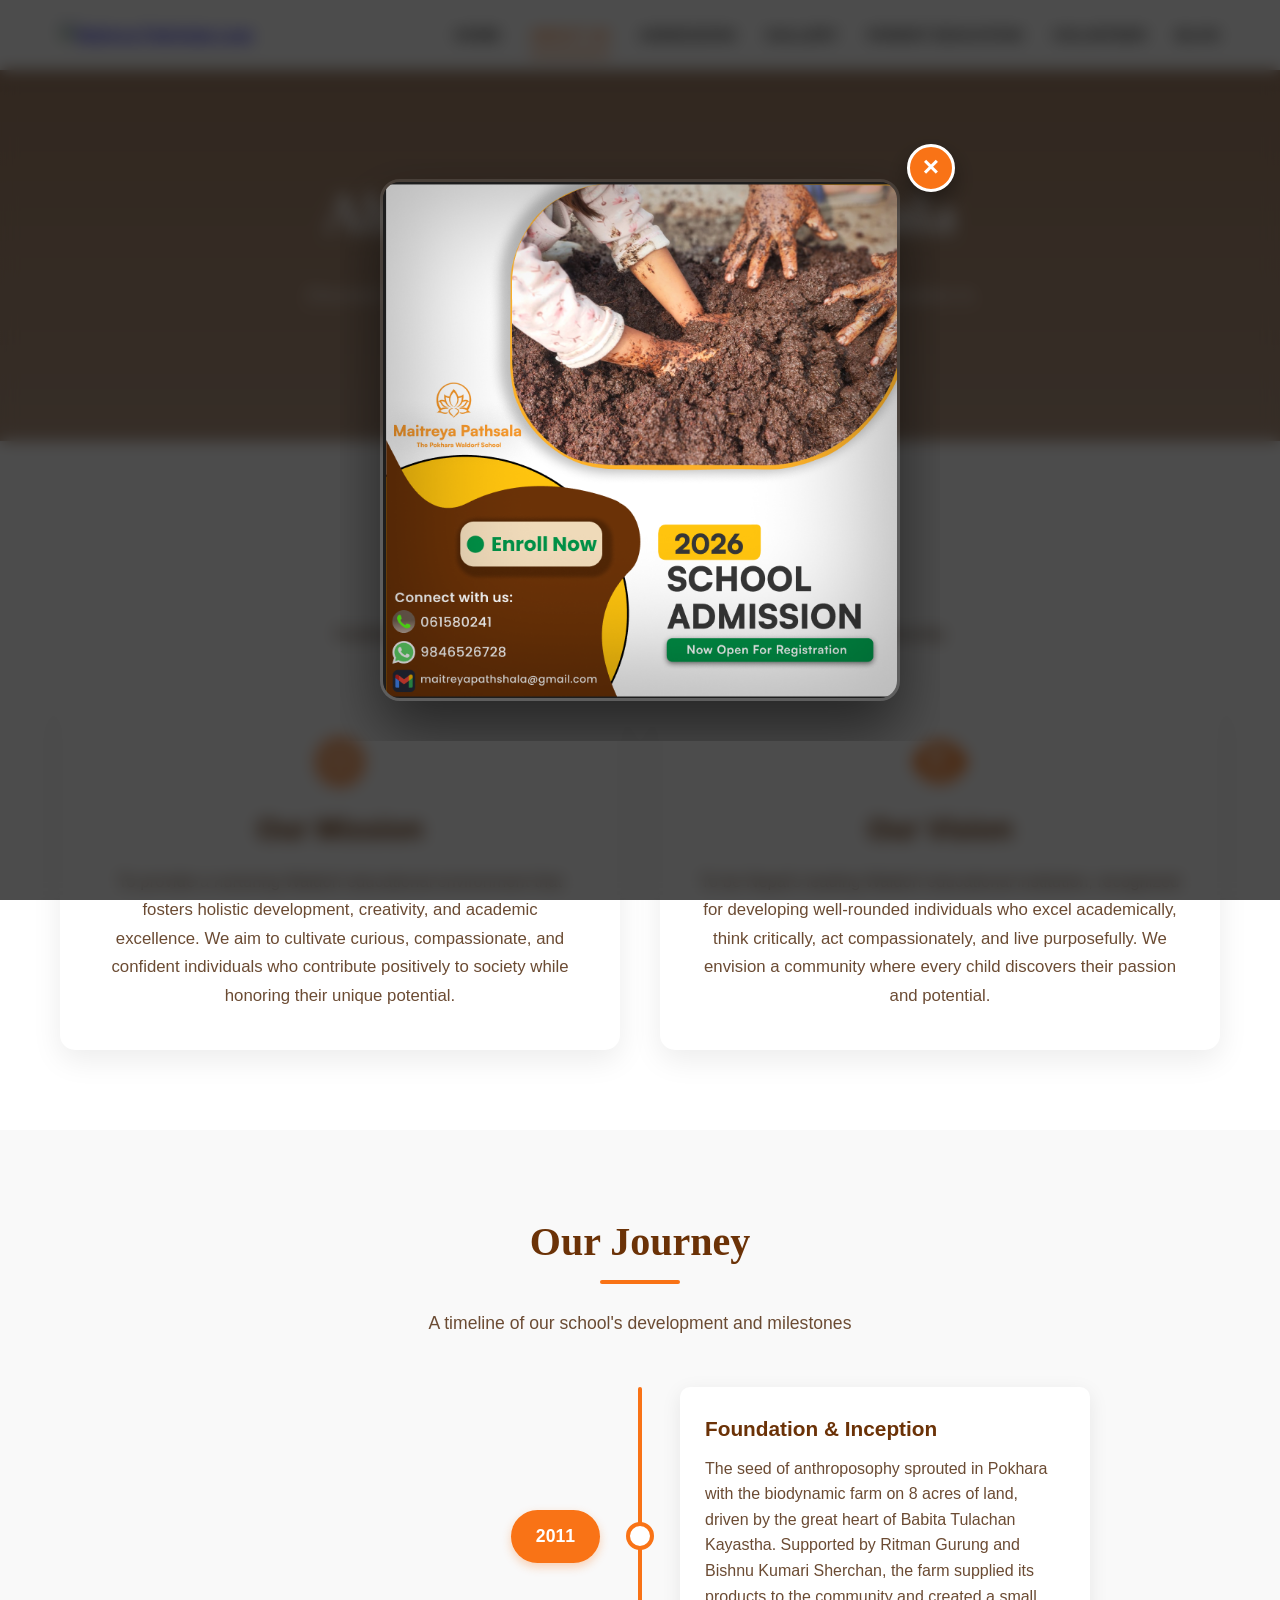
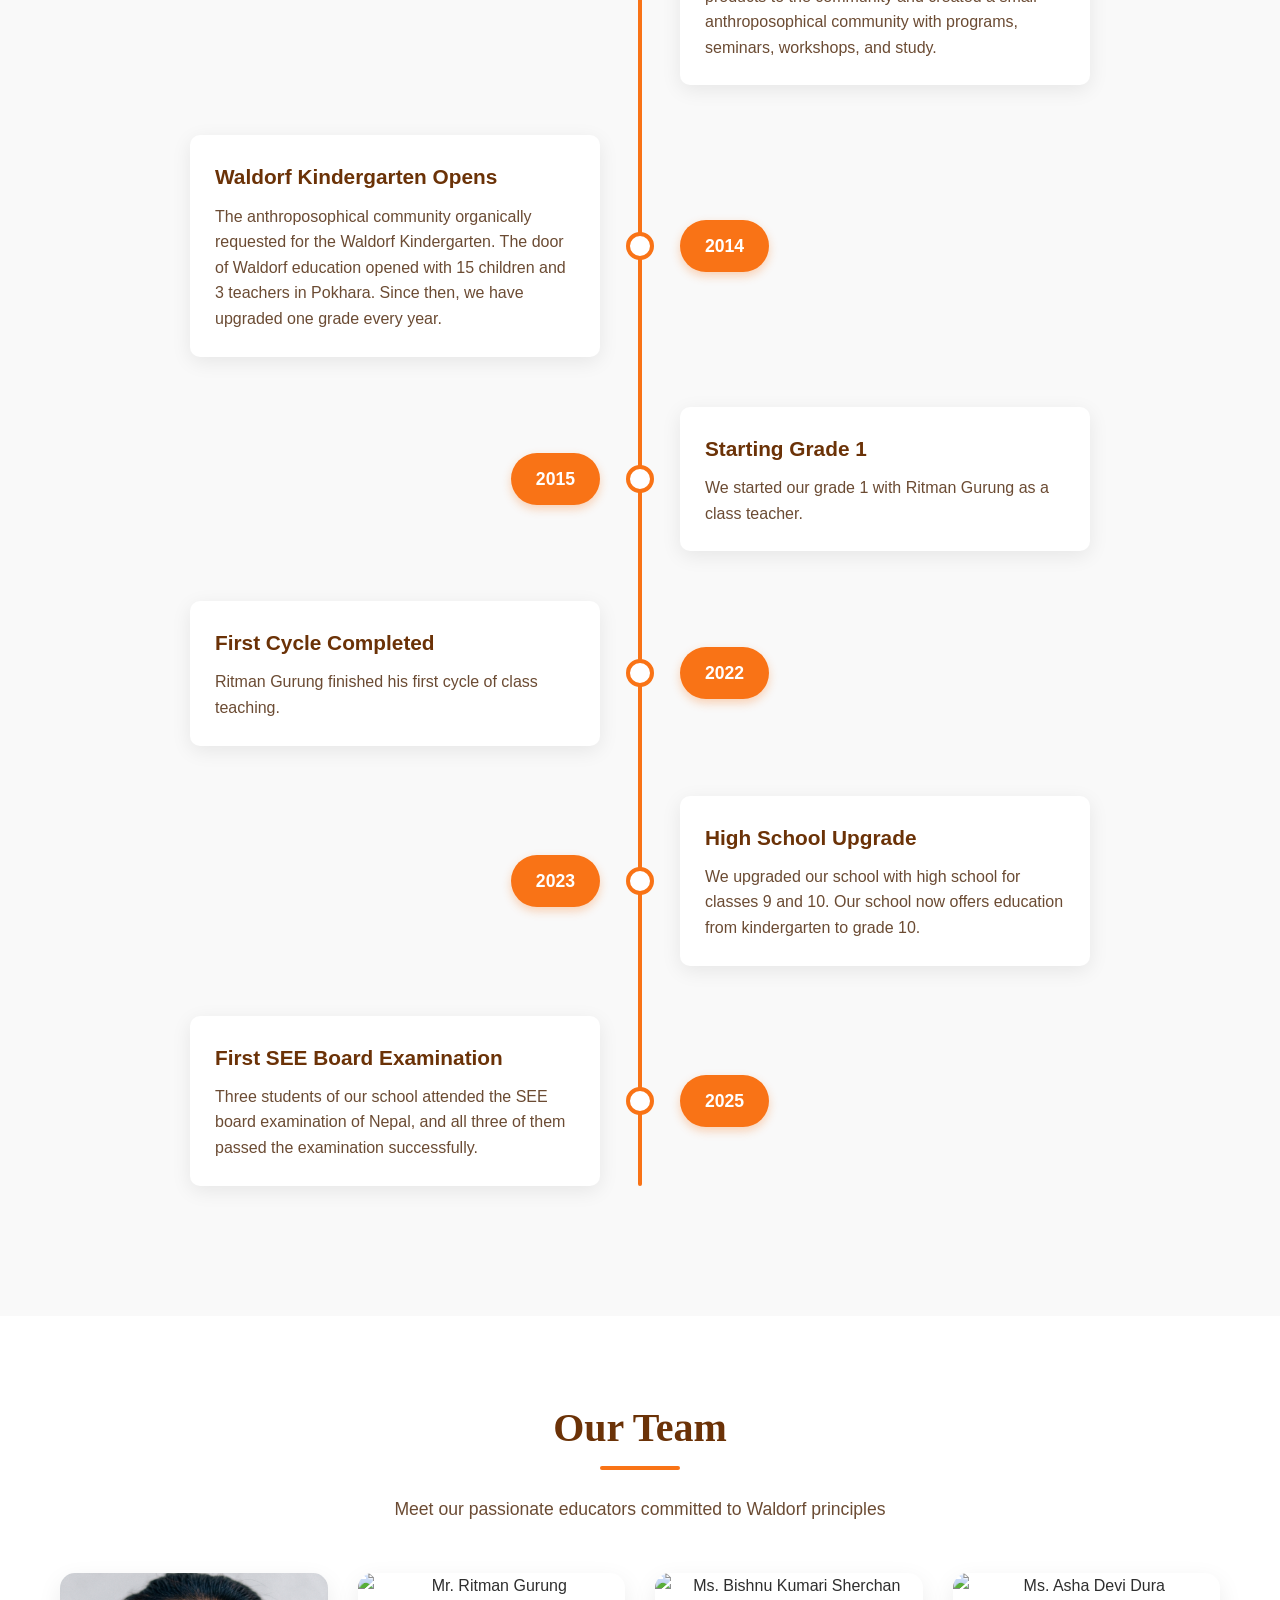
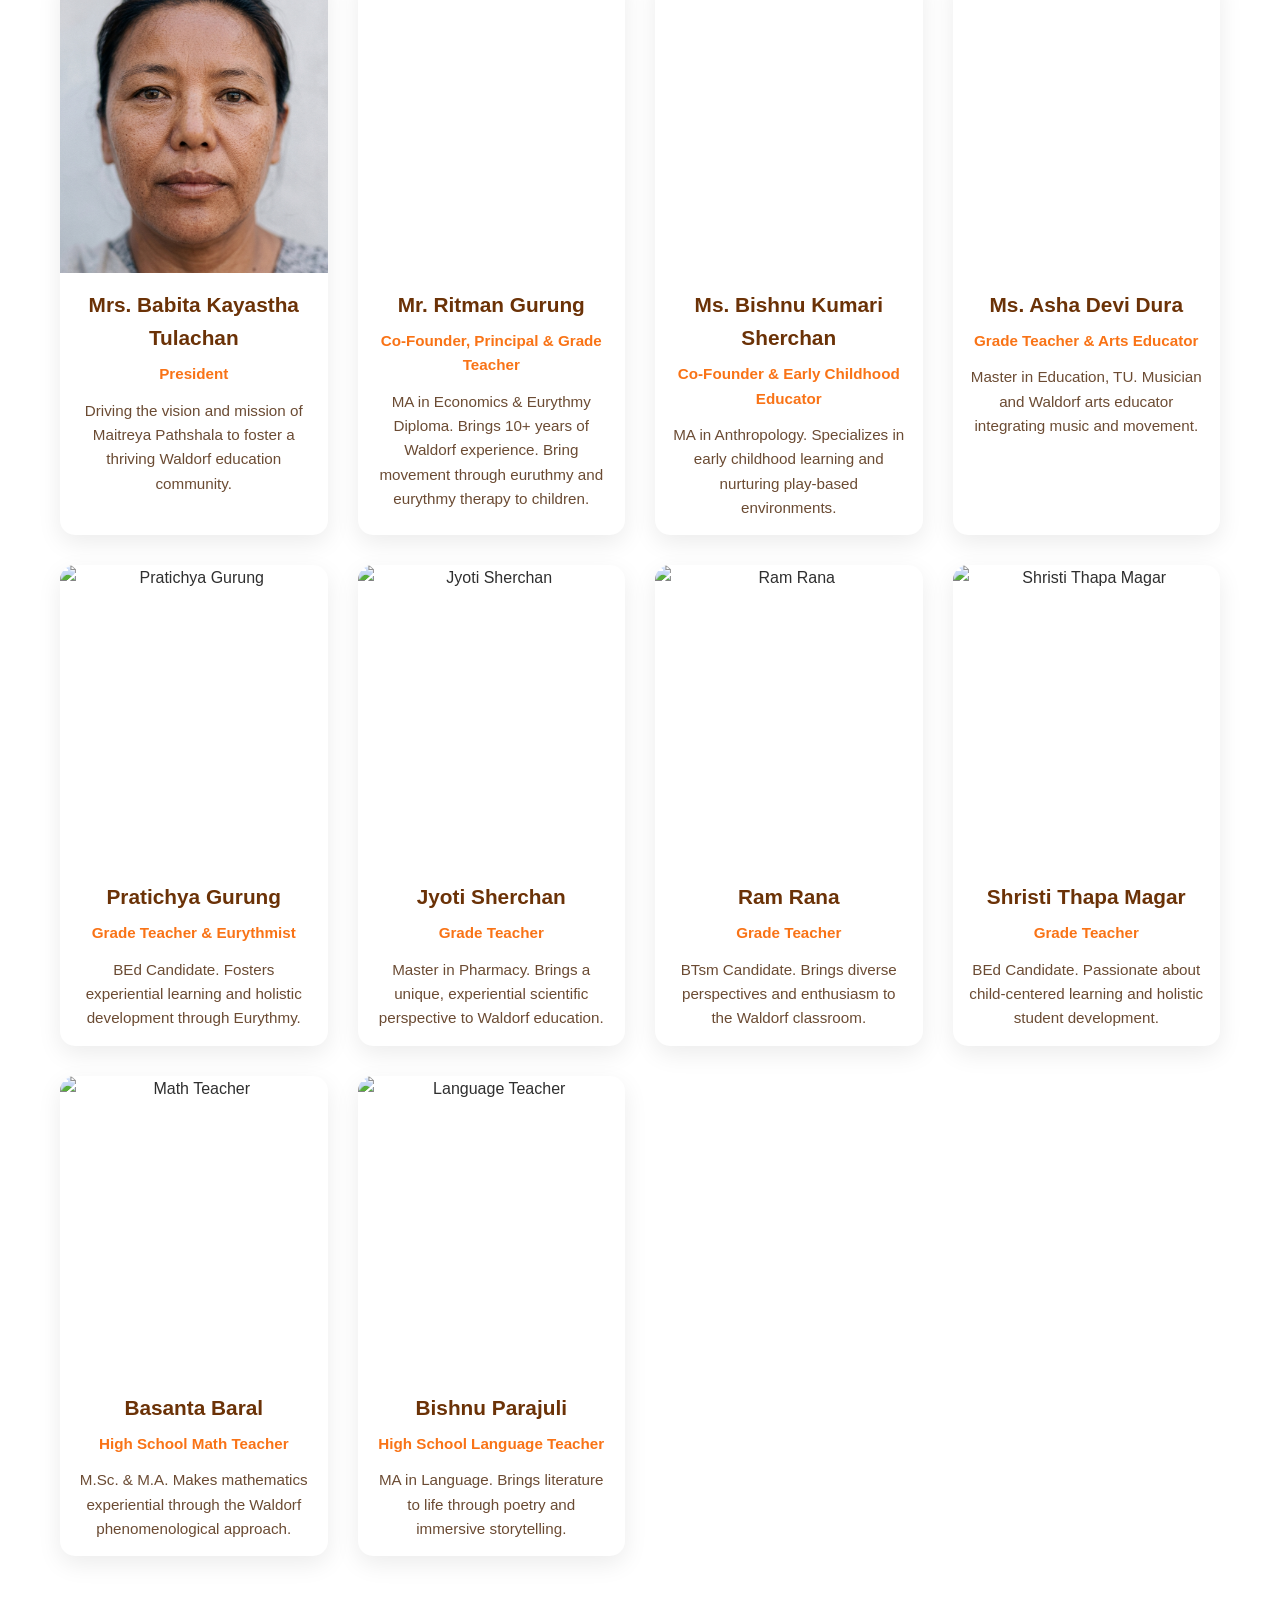
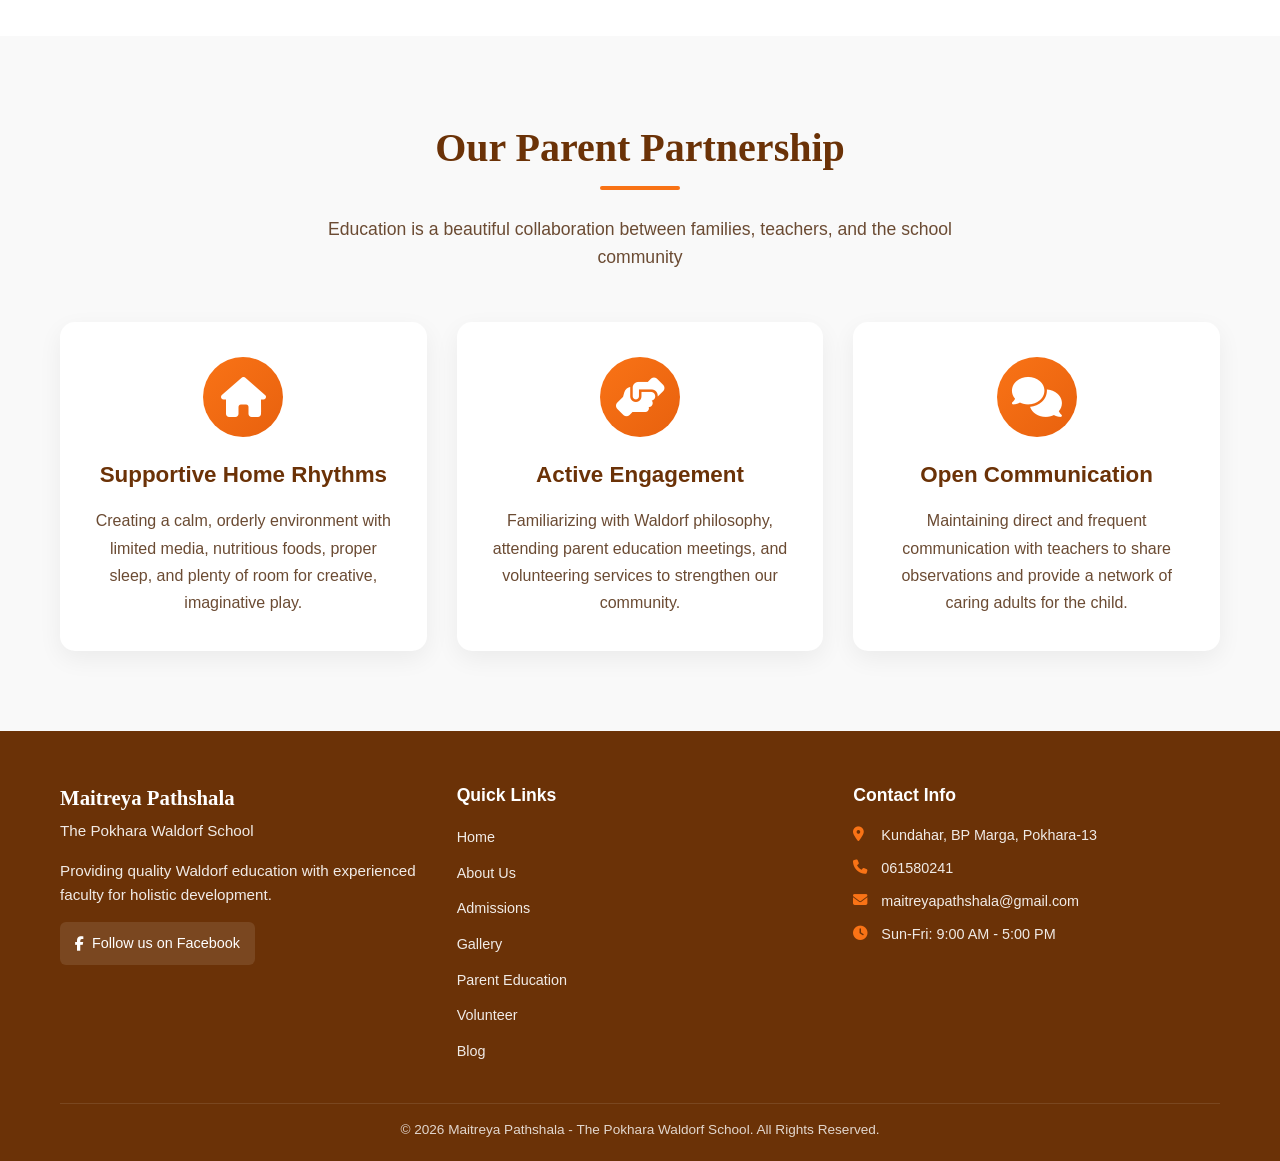
==== commit 206ae426: "teachers removed" ====
--- a/about/index.html
+++ b/about/index.html
@@ -738,17 +738,6 @@
 
                 <div class="team-member">
                     <div class="member-image">
-                        <img src="/assets/Bishnu Shrestha.png" alt="Bishnu Thapa Shrestha" loading="lazy">
-                    </div>
-                    <div class="member-info">
-                        <h4>Bishnu Thapa Shrestha</h4>
-                        <div class="position">Grade Teacher</div>
-                        <p>Bachelor in Management. Provides organizational excellence and creative teaching methods.</p>
-                    </div>
-                </div>
-
-                <div class="team-member">
-                    <div class="member-image">
                         <img src="/assets/Shristi.png" alt="Shristi Thapa Magar" loading="lazy">
                     </div>
                     <div class="member-info">
@@ -780,27 +769,6 @@
                     </div>
                 </div>
 
-                <div class="team-member">
-                    <div class="member-image">
-                        <img src="/assets/roshan.png" alt="Music Teacher" loading="lazy">
-                    </div>
-                    <div class="member-info">
-                        <h4>Roshan Maharjan</h4>
-                        <div class="position">Music Teacher</div>
-                        <p>Professional musician fostering musical appreciation and skill development in students.</p>
-                    </div>
-                </div>
-
-                <div class="team-member">
-                    <div class="member-image">
-                        <img src="/assets/sukdev.png" alt="Tai Chi Teacher" loading="lazy">
-                    </div>
-                    <div class="member-info">
-                        <h4>Suk Dev Nepali</h4>
-                        <div class="position">Tai Chi Teacher</div>
-                        <p>Integrates mind-body awareness and purposeful Tai Chi movement into the curriculum.</p>
-                    </div>
-                </div>
             </div>
         </div>
     </section>
--- a/style.css
+++ b/style.css
@@ -1623,7 +1623,101 @@
 
 .modal-overlay.active .modal-container {
     transform: scale(1);
-}
+    animation: modalPop 0.5s cubic-bezier(0.34, 1.56, 0.64, 1);
+}
+
+@keyframes modalPop {
+    from { opacity: 0; transform: scale(0.7) translateY(30px); }
+    to { opacity: 1; transform: scale(1) translateY(0); }
+}
+
+/* Announcement Modal Specifics */
+.announcement-container {
+    padding: 0;
+    overflow: visible;
+    background: transparent;
+    box-shadow: none;
+    max-width: 600px;
+    display: block;
+    border-radius: 0; /* Reset for wrapper logic */
+}
+
+.announcement-body {
+    padding: 0;
+}
+
+.announcement-image-wrapper {
+    position: relative;
+    width: 100%;
+}
+
+.announcement-img {
+    width: 100%;
+    height: auto;
+    display: block;
+    border-radius: 20px;
+    box-shadow: 0 30px 60px rgba(0, 0, 0, 0.5);
+    border: 3px solid rgba(255, 255, 255, 0.1);
+}
+
+.enroll-hotspot {
+    position: absolute;
+    top: 63%;
+    left: 17%;
+    width: 26%;
+    height: 9%;
+    cursor: pointer;
+    background: rgba(255, 255, 255, 0); /* Invisible */
+    border-radius: 50px;
+    transition: background 0.3s;
+}
+
+.enroll-hotspot:hover {
+    background: rgba(46, 204, 113, 0.1); /* Very subtle green hint */
+    box-shadow: 0 0 15px rgba(255, 255, 255, 0.2);
+}
+
+/* Refined Close Button for higher prominence */
+.announcement-modal .announcement-close {
+    position: absolute;
+    top: -15px;
+    right: -15px;
+    width: 48px;
+    height: 48px;
+    background: var(--primary); /* Maitreya Orange */
+    color: #ffffff !important; 
+    border-radius: 50%;
+    display: flex;
+    align-items: center;
+    justify-content: center;
+    font-size: 28px;
+    font-weight: 900; /* Extra bold 'X' */
+    cursor: pointer;
+    z-index: 2002;
+    box-shadow: 0 10px 25px rgba(0, 0, 0, 0.4);
+    border: 3px solid #ffffff;
+    transition: all 0.3s cubic-bezier(0.175, 0.885, 0.32, 1.275);
+}
+
+.announcement-modal .announcement-close:hover {
+    transform: scale(1.1) rotate(90deg);
+    background: var(--primary-dark);
+    box-shadow: 0 15px 30px rgba(0, 0, 0, 0.5);
+}
+
+@media (max-width: 768px) {
+    .announcement-container {
+        max-width: 85%;
+    }
+    .announcement-close {
+        top: -15px;
+        right: -15px;
+        width: 35px;
+        height: 35px;
+        font-size: 20px;
+    }
+}
+
 
 .modal-header {
     padding: 30px 40px 15px;
